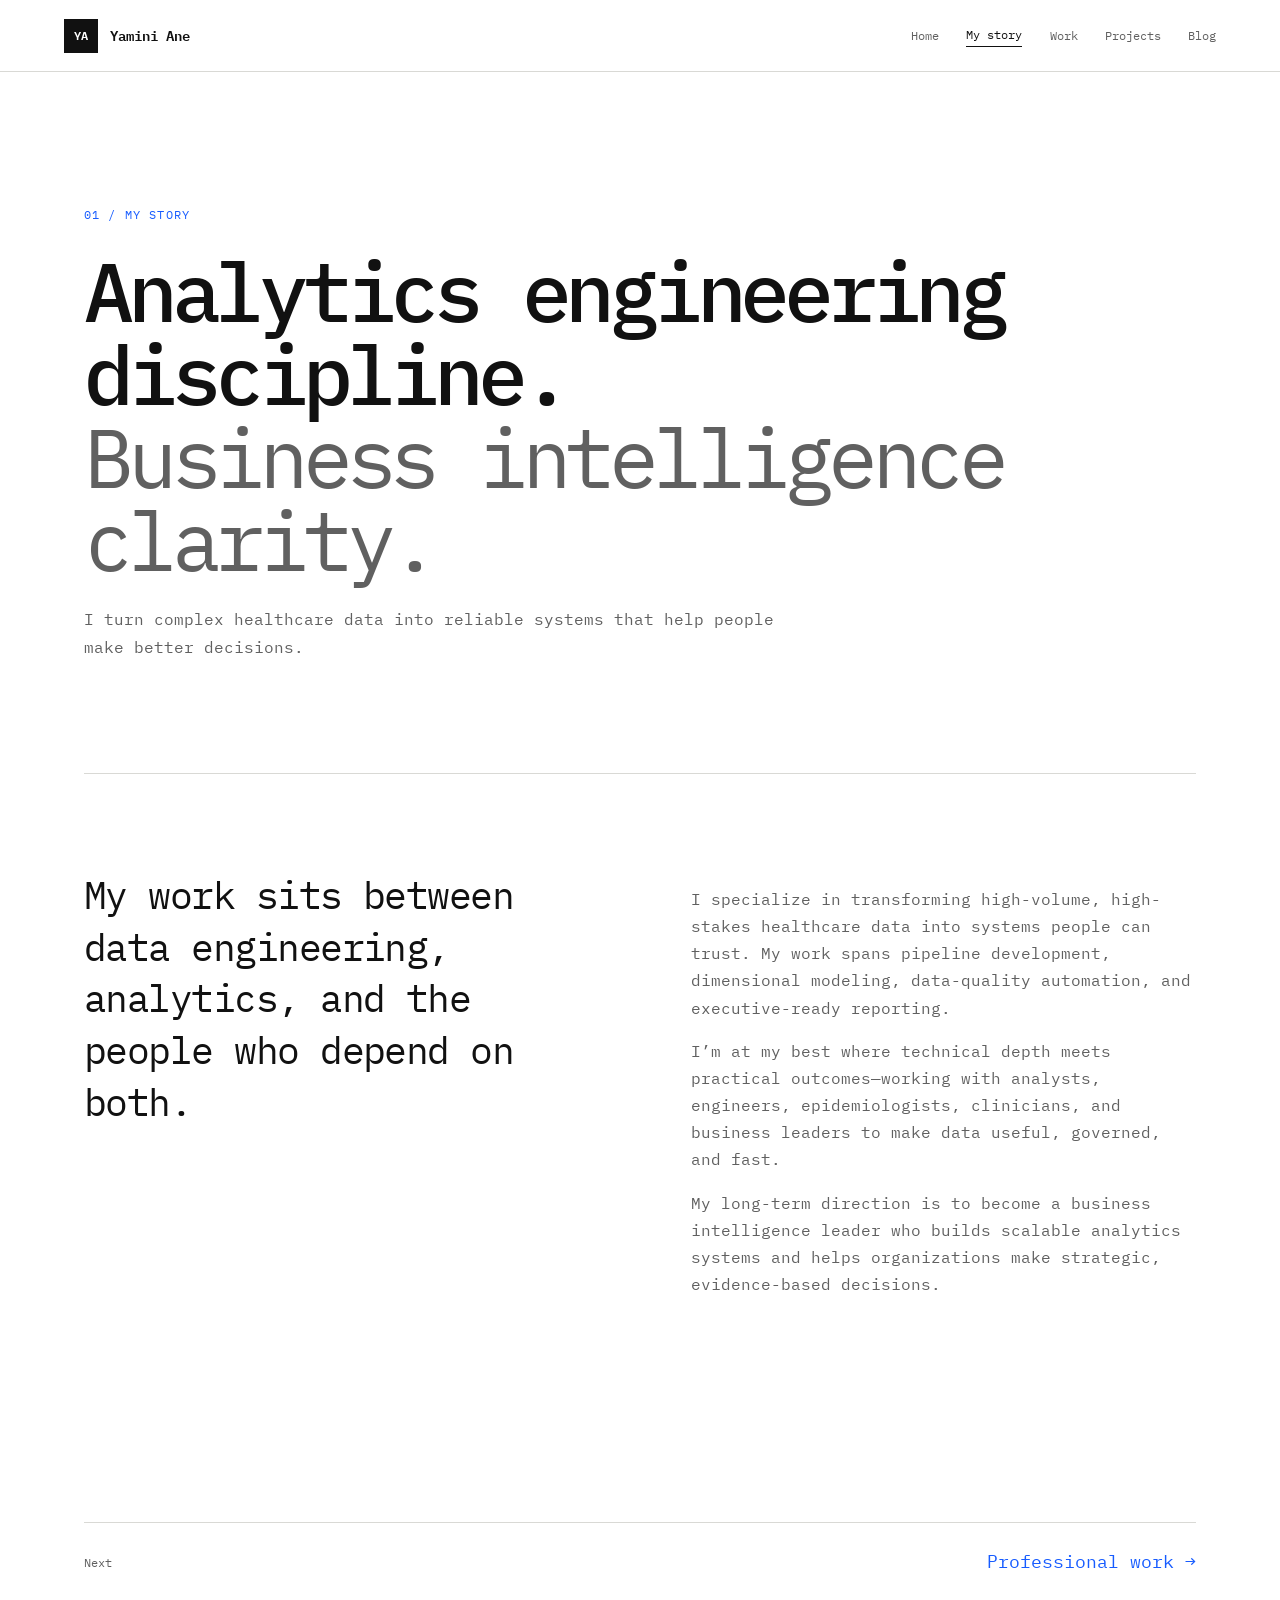
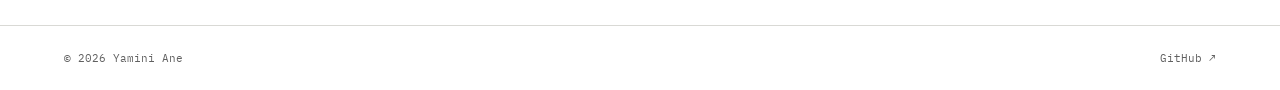
==== about.html @ 1e87246b "Expand portfolio into focused multi-page experience" ====
<!doctype html><html lang="en"><head><meta charset="UTF-8"><meta name="viewport" content="width=device-width,initial-scale=1"><meta name="description" content="About Yamini Ane and her approach to business intelligence and healthcare analytics."><title>My Story | Yamini Ane</title><link href="https://fonts.googleapis.com/css2?family=IBM+Plex+Mono:wght@400;500;600&display=swap" rel="stylesheet"><link rel="stylesheet" href="styles.css"><link rel="stylesheet" href="multipage.css"><script src="script.js" defer></script></head><body data-page="about"><a class="skip-link" href="#main">Skip to content</a><header class="site-header"><a class="brand" href="index.html"><span class="brand-mark">YA</span><span>Yamini Ane</span></a><button class="menu-button" type="button" aria-expanded="false" aria-controls="site-nav">Menu</button><nav id="site-nav"><a data-nav="home" href="index.html">Home</a><a data-nav="about" href="about.html">My story</a><a data-nav="work" href="work.html">Work</a><a data-nav="projects" href="projects.html">Projects</a><a data-nav="blog" href="blog.html">Blog</a></nav></header><main id="main" class="page"><header class="page-hero reveal"><span>01 / My story</span><h1>Analytics engineering discipline.<br><em>Business intelligence clarity.</em></h1><p>I turn complex healthcare data into reliable systems that help people make better decisions.</p></header><section class="story-grid"><div class="story-lead reveal"><p>My work sits between data engineering, analytics, and the people who depend on both.</p></div><div class="prose reveal"><p>I specialize in transforming high-volume, high-stakes healthcare data into systems people can trust. My work spans pipeline development, dimensional modeling, data-quality automation, and executive-ready reporting.</p><p>I’m at my best where technical depth meets practical outcomes—working with analysts, engineers, epidemiologists, clinicians, and business leaders to make data useful, governed, and fast.</p><p>My long-term direction is to become a business intelligence leader who builds scalable analytics systems and helps organizations make strategic, evidence-based decisions.</p></div></section><nav class="next-page"><span>Next</span><a href="work.html">Professional work →</a></nav></main><footer><span>© <span data-year></span> Yamini Ane</span><a href="https://github.com/YaminiAne">GitHub ↗</a></footer></body></html>
---- styles.css ----
:root{--bg:#fff;--surface:#f7f7f5;--ink:#111;--muted:#606060;--line:#d9d9d5;--accent:#175cff;--mono:"IBM Plex Mono",ui-monospace,SFMono-Regular,Menlo,monospace}*{box-sizing:border-box}html{scroll-behavior:smooth}body{margin:0;background:var(--bg);color:var(--ink);font:400 1rem/1.7 var(--mono);overflow-x:hidden}a{color:inherit;text-decoration:none}.skip-link{position:absolute;left:-9999px;top:1rem;background:var(--ink);color:#fff;padding:.65rem 1rem;z-index:100}.skip-link:focus{left:1rem}.site-header{height:72px;padding:0 max(5vw,24px);display:flex;align-items:center;justify-content:space-between;border-bottom:1px solid var(--line);position:sticky;top:0;background:rgba(255,255,255,.94);backdrop-filter:blur(12px);z-index:20}.brand{display:flex;gap:.75rem;align-items:center;font-weight:600;font-size:.9rem}.brand-mark{display:grid;place-items:center;width:34px;height:34px;background:var(--ink);color:#fff;font-size:.72rem}.site-header nav{display:flex;align-items:center;gap:1.7rem;font-size:.78rem}.site-header nav a{color:var(--muted)}.site-header nav a:hover{color:var(--ink)}.nav-cta{border-bottom:1px solid var(--ink);padding-bottom:2px}.menu-button{display:none;background:#fff;color:var(--ink);border:1px solid var(--line);padding:.4rem .65rem;font:inherit}.hero{min-height:650px;padding:8rem max(5vw,24px) 6rem;display:grid;grid-template-columns:1.2fr .8fr;gap:7vw;align-items:center;max-width:1440px;margin:auto}.eyebrow,.section-label,.card-number,.role-date,.tool-column>p,.certs>p{font:500 .75rem/1.4 var(--mono);letter-spacing:.08em;text-transform:uppercase;color:var(--muted)}.pulse{display:inline-block;width:7px;height:7px;background:var(--accent);margin-right:.65rem}.hero h1{font-size:clamp(3rem,6.2vw,6.4rem);line-height:1;letter-spacing:-.07em;font-weight:500;margin:1.5rem 0 2rem;max-width:900px}.hero h1 span,.closing h2 span{color:var(--accent)}.hero-text{color:var(--muted);max-width:670px;font-size:1.05rem}.hero-actions{display:flex;flex-wrap:wrap;gap:.8rem;margin-top:2.3rem}.button{display:inline-flex;align-items:center;justify-content:center;gap:.5rem;padding:.78rem 1rem;font:500 .8rem var(--mono);border:1px solid var(--ink);transition:.18s ease}.button:hover{transform:translateY(-2px)}.primary{background:var(--ink);color:#fff}.primary:hover{background:var(--accent);border-color:var(--accent)}.secondary{background:#fff}.signal-card{border:1px solid var(--line);background:#fff}.signal-head{display:flex;justify-content:space-between;padding:.9rem 1rem;border-bottom:1px solid var(--line);font-size:.7rem;color:var(--muted)}.live{color:var(--accent)}.signal-chart{padding:1.4rem 1.2rem .4rem;background-image:linear-gradient(#ececea 1px,transparent 1px),linear-gradient(90deg,#ececea 1px,transparent 1px);background-size:25% 25%;margin:1.2rem}.signal-chart svg{display:block;width:100%}.signal-chart .area{fill:rgba(23,92,255,.08)}.signal-chart .line{fill:none;stroke:var(--accent);stroke-width:2}.signal-chart circle{fill:var(--accent)}.signal-metrics{display:grid;grid-template-columns:repeat(3,1fr);border-top:1px solid var(--line)}.signal-metrics div{padding:1rem;border-right:1px solid var(--line)}.signal-metrics div:last-child{border-right:0}.signal-metrics strong{display:block;font-size:1.35rem;font-weight:600}.signal-metrics span{display:block;color:var(--muted);font-size:.68rem;line-height:1.4;margin-top:.3rem}.marquee{overflow:hidden;border-block:1px solid var(--line);white-space:nowrap;color:var(--muted);font-size:.7rem;letter-spacing:.08em;padding:.9rem}.marquee div{min-width:max-content;text-align:center}.marquee i{color:var(--accent);font-style:normal;margin:0 1.4rem}.section{padding:7.5rem max(5vw,24px);max-width:1440px;margin:auto}.section-label{display:flex;gap:1rem;align-items:center;margin-bottom:4rem}.section-label:after{content:"";height:1px;background:var(--line);flex:1}.section-label span{color:var(--accent)}.about-grid{display:grid;grid-template-columns:1.2fr .8fr;gap:8vw}.about h2{font-size:clamp(2rem,4vw,3.8rem);font-weight:500;line-height:1.15;letter-spacing:-.055em;margin:0}.about h2 em{font-weight:400;color:var(--muted);font-style:normal}.about-copy{color:var(--muted)}.about-copy p:first-child{margin-top:0}.impact{background:var(--surface);max-width:none;border-block:1px solid var(--line)}.impact>.section-label,.impact-grid,.privacy-note{max-width:1440px;margin-left:auto;margin-right:auto}.impact-grid{display:grid;grid-template-columns:1.2fr .8fr;gap:1px;background:var(--line);border:1px solid var(--line)}.impact-card{background:#fff;padding:2.2rem;min-height:330px;display:flex;flex-direction:column}.impact-card.feature{grid-row:span 2;min-height:661px;justify-content:flex-end}.metric{font-size:clamp(4rem,8vw,8rem);line-height:1;letter-spacing:-.09em;font-weight:500;margin:auto 0 2rem}.metric small{font-size:.19em;letter-spacing:0;color:var(--muted);margin-left:.3rem}.impact-card h3{font-size:1.35rem;font-weight:500;letter-spacing:-.03em;margin:.5rem 0}.impact-card p{color:var(--muted);max-width:620px}.tags{display:flex;flex-wrap:wrap;gap:.45rem;margin-top:1rem}.tags span{font-size:.68rem;border:1px solid var(--line);padding:.32rem .52rem;color:var(--muted);background:#fff}.privacy-note{font-size:.72rem;color:var(--muted);margin-top:1rem}.timeline{border-top:1px solid var(--line)}.role{display:grid;grid-template-columns:1fr 3fr;gap:2rem;padding:2.5rem 0;border-bottom:1px solid var(--line)}.role h3{font-size:1.35rem;font-weight:500;margin:0}.role .company{color:var(--accent);margin:.15rem 0 1rem}.role div:last-child>p:last-child{color:var(--muted);max-width:820px}.toolkit{background:var(--surface);max-width:none;border-block:1px solid var(--line)}.toolkit>.section-label,.tool-grid,.certs{max-width:1440px;margin-left:auto;margin-right:auto}.tool-grid{display:grid;grid-template-columns:repeat(3,1fr);border:1px solid var(--line)}.tool-column{padding:2rem;background:#fff;border-right:1px solid var(--line)}.tool-column:last-child{border:0}.tool-column>p{color:var(--accent)}.tool-column h3{font-size:1.05rem;font-weight:500;line-height:1.8}.certs{display:grid;grid-template-columns:.65fr repeat(3,1fr);align-items:center;gap:1rem;padding:1.5rem 0;border-bottom:1px solid var(--line)}.certs>p{color:var(--accent)}.certs span{font-size:.76rem}.closing{text-align:center;padding:9rem 24px}.closing h2{font-size:clamp(2.5rem,6vw,5.8rem);font-weight:500;line-height:1.05;letter-spacing:-.065em;max-width:1000px;margin:1rem auto 2.8rem}footer{display:flex;justify-content:space-between;gap:2rem;padding:1.4rem max(5vw,24px);border-top:1px solid var(--line);font-size:.7rem;color:var(--muted)}.reveal{opacity:0;transform:translateY(12px);transition:opacity .55s ease,transform .55s ease}.reveal.visible{opacity:1;transform:none}@media(prefers-reduced-motion:reduce){html{scroll-behavior:auto}.reveal{opacity:1;transform:none;transition:none}.button{transition:none}}@media(max-width:900px){.hero{grid-template-columns:1fr;padding-top:5rem}.signal-card{max-width:680px}.about-grid{grid-template-columns:1fr}.impact-grid{grid-template-columns:1fr}.impact-card.feature{grid-row:auto;min-height:460px}.tool-grid{grid-template-columns:1fr}.tool-column{border-right:0;border-bottom:1px solid var(--line)}.certs{grid-template-columns:1fr 1fr}.role{grid-template-columns:1fr}.site-header nav{position:absolute;display:none;top:72px;left:0;right:0;padding:1.3rem max(5vw,24px);background:#fff;border-bottom:1px solid var(--line);flex-direction:column;align-items:stretch;gap:1rem}.site-header nav.open{display:flex}.menu-button{display:block}}@media(max-width:560px){.hero{min-height:auto}.hero h1{font-size:3rem}.hero-actions{flex-direction:column}.signal-metrics{grid-template-columns:1fr}.signal-metrics div{border-right:0;border-bottom:1px solid var(--line)}.signal-metrics div:last-child{border:0}.section{padding-top:5rem;padding-bottom:5rem}.impact-card{padding:1.4rem}.impact-card.feature{min-height:420px}.metric{font-size:4.5rem}.certs{grid-template-columns:1fr}.certs span{padding-bottom:.8rem;border-bottom:1px solid var(--line)}footer{flex-direction:column}}
---- multipage.css ----
.site-header nav a.active{color:var(--ink);border-bottom:1px solid var(--ink)}.page{max-width:1240px;margin:auto;padding:0 max(5vw,24px)}.page-hero{padding:8rem 0 6rem;border-bottom:1px solid var(--line)}.page-hero>span{color:var(--accent);font-size:.72rem;letter-spacing:.1em;text-transform:uppercase}.page-hero h1{max-width:1040px;margin:1.4rem 0 1.5rem;font-size:clamp(3rem,6.5vw,6.6rem);line-height:1;letter-spacing:-.075em;font-weight:500}.page-hero h1 em{font-style:normal;color:var(--muted);font-weight:400}.page-hero>p{max-width:720px;color:var(--muted)}.story-grid{display:grid;grid-template-columns:1fr 1fr;gap:8vw;padding:6rem 0}.story-lead{font-size:clamp(1.6rem,3vw,2.8rem);line-height:1.35;letter-spacing:-.04em}.story-lead p{margin:0}.prose{color:var(--muted);max-width:650px}.work-list{border-top:1px solid var(--line);margin-top:5rem}.work-item{display:grid;grid-template-columns:1fr 2.4fr;gap:5vw;padding:3rem 0;border-bottom:1px solid var(--line)}.work-item>div:first-child span{color:var(--accent);font-size:.74rem}.work-item>div:first-child p{color:var(--muted);font-size:.72rem}.work-item h2{margin:0;font-size:1.65rem;font-weight:500}.work-item h3{margin:.3rem 0 1.2rem;color:var(--accent);font-size:.9rem;font-weight:400}.work-item>div:last-child>p,.work-item li{color:var(--muted)}.work-item ul{padding-left:1.2rem}.metric-grid{display:grid;grid-template-columns:1fr 1fr;gap:1px;background:var(--line);border:1px solid var(--line);margin:5rem 0}.metric-card{min-height:430px;padding:2.2rem;background:#fff;display:flex;flex-direction:column}.metric-card b{font-size:clamp(4rem,8vw,7.5rem);line-height:1;letter-spacing:-.08em;font-weight:500}.metric-card>span{font-size:.72rem;color:var(--muted)}.metric-card h2{margin:auto 0 .7rem;font-size:1.3rem;font-weight:500}.metric-card p{margin:0;color:var(--muted)}.metric-card.yellow{background:#fff4a8}.metric-card.blue{background:#cfe3ff}.metric-card.coral{background:#ffd9ce}.metric-card.green{background:#dff3dc}.tool-list{margin:5rem 0;border-top:1px solid var(--line)}.tool-list article{display:grid;grid-template-columns:70px 1fr 2fr;gap:2rem;padding:2rem 0;border-bottom:1px solid var(--line);align-items:start}.tool-list article>span{color:var(--accent);font-size:.72rem}.tool-list h2{margin:0;font-size:1.2rem;font-weight:500}.tool-list p{margin:0;color:var(--muted)}.credentials{display:grid;grid-template-columns:1fr 3fr;gap:3rem;padding:3rem;background:var(--surface);border:1px solid var(--line)}.credentials>span{color:var(--accent);font-size:.72rem;text-transform:uppercase}.credentials p{margin:0 0 1rem}.case-list{margin:5rem 0;display:grid;grid-template-columns:1fr 1fr;gap:1px;background:var(--line);border:1px solid var(--line)}.case{background:#fff;padding:2.2rem;min-height:330px;display:flex;flex-direction:column}.case:hover{background:var(--surface)}.case>span,.case div>span{color:var(--accent);font-size:.7rem}.case h2{margin:auto 0 .8rem;font-size:1.55rem;font-weight:500}.case p{color:var(--muted)}.case small{margin-top:1rem;color:var(--accent)}.case.featured{grid-column:1/-1;display:grid;grid-template-columns:1.15fr .85fr;gap:3rem}.case.featured .case-image{min-height:360px}.case.featured img{width:100%;height:100%;object-fit:cover;filter:grayscale(1);border:1px solid var(--line)}.case.featured>div:last-child{display:flex;flex-direction:column}.blog-intro{display:grid;grid-template-columns:1fr 1fr;gap:5vw;margin:5rem 0;padding:3rem;background:#fff4a8;border:1px solid var(--line)}.blog-intro span{font-size:.7rem;color:var(--muted)}.blog-intro h2{font-size:2rem;font-weight:500;margin:1rem 0}.blog-intro>p{color:var(--muted)}.topic-grid{display:grid;grid-template-columns:repeat(3,1fr);gap:1px;background:var(--line);border:1px solid var(--line)}.topic-grid article{background:#fff;padding:2rem;min-height:260px}.topic-grid span{color:var(--accent);font-size:.7rem}.topic-grid h3{margin:4rem 0 1rem;font-size:1.15rem;font-weight:500}.topic-grid p{color:var(--muted)}.next-page{margin:7rem 0 3rem;padding-top:1.5rem;border-top:1px solid var(--line);display:flex;justify-content:space-between;align-items:center}.next-page span{color:var(--muted);font-size:.72rem}.next-page a{font-size:1.1rem;color:var(--accent)}.home-index{max-width:1240px;margin:0 auto;padding:6rem max(5vw,24px);border-top:1px solid var(--line)}.home-index>p{color:var(--muted);font-size:.72rem;text-transform:uppercase}.home-index>div{border-top:1px solid var(--line)}.home-index a{display:flex;justify-content:space-between;padding:1.2rem 0;border-bottom:1px solid var(--line);font-size:1.05rem}.home-index a:hover{color:var(--accent)}.home-index a span{font-size:.7rem;color:var(--muted)}@media(max-width:760px){.page-hero{padding:5rem 0 4rem}.story-grid,.work-item,.credentials,.blog-intro{grid-template-columns:1fr}.metric-grid,.case-list,.topic-grid{grid-template-columns:1fr}.tool-list article{grid-template-columns:38px 1fr}.tool-list article p{grid-column:2}.case.featured{grid-column:auto;grid-template-columns:1fr}.case.featured .case-image{min-height:230px}.next-page{margin-top:5rem}}
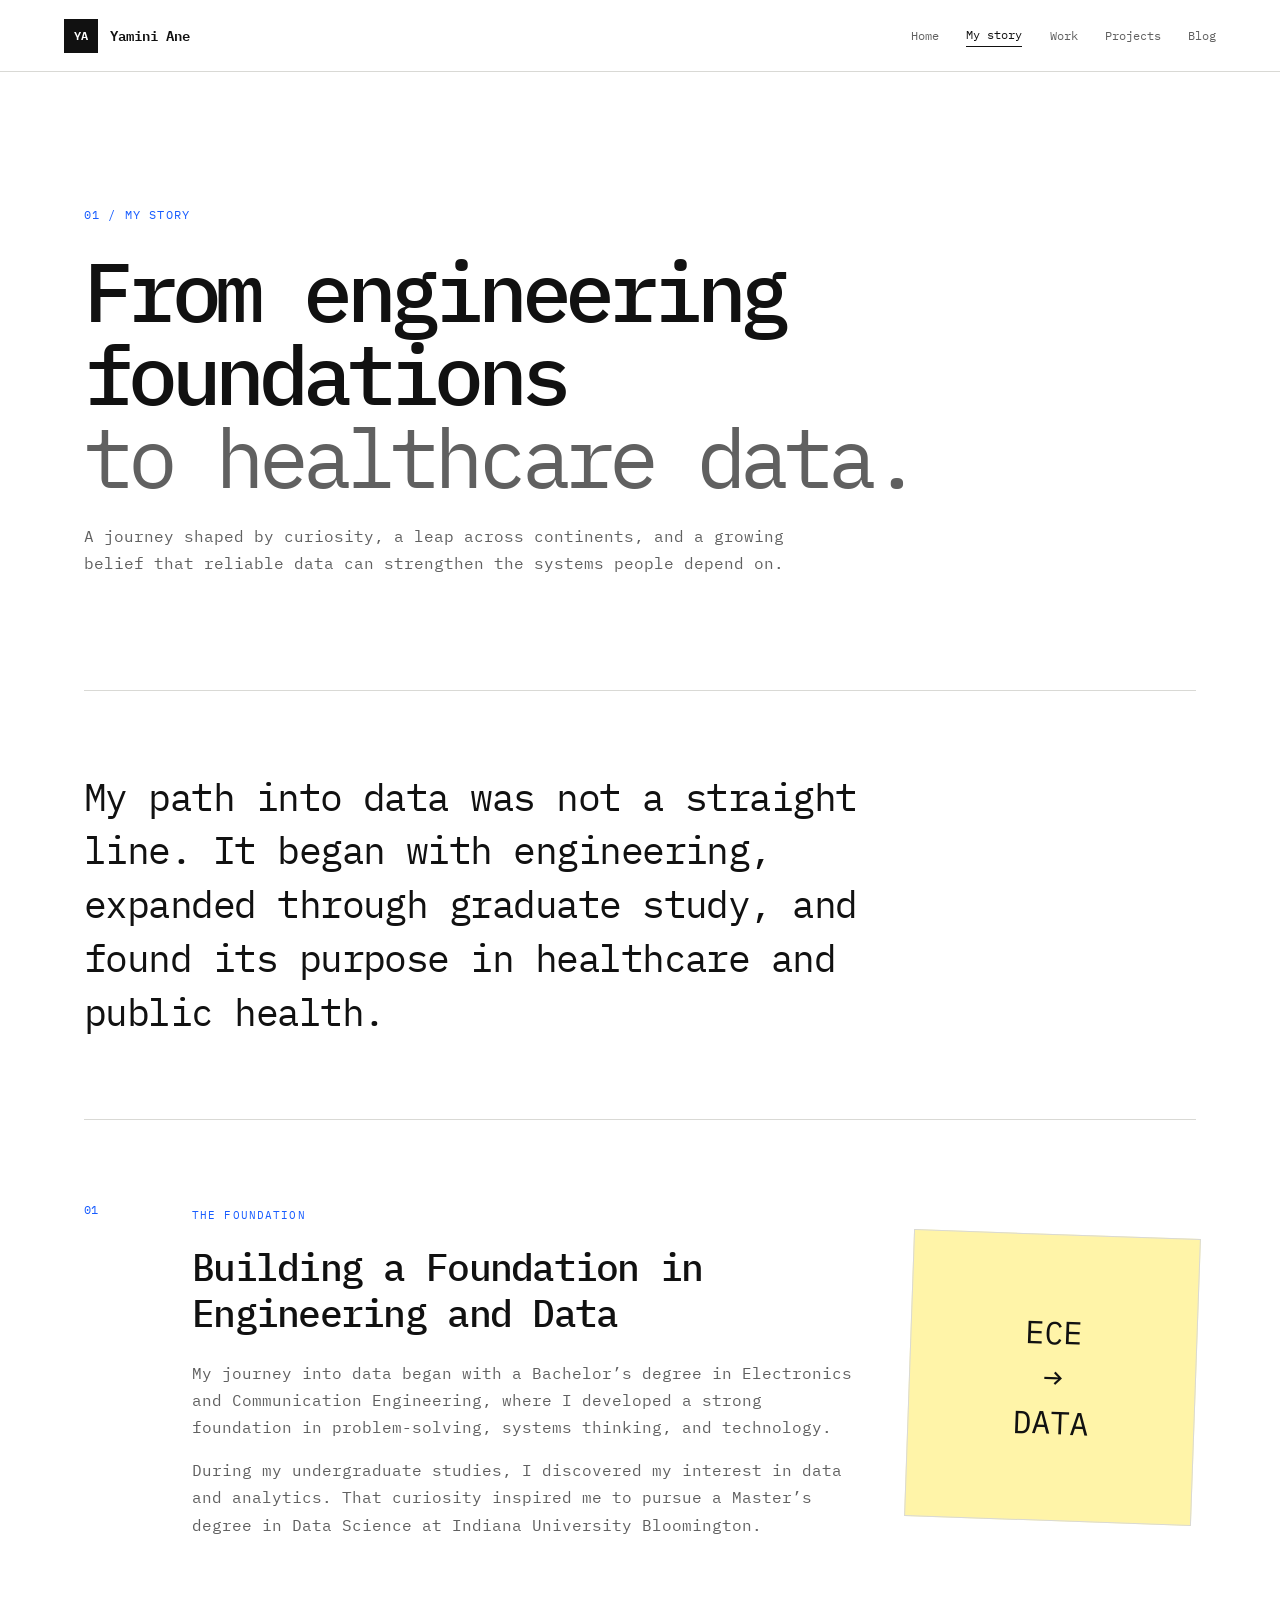
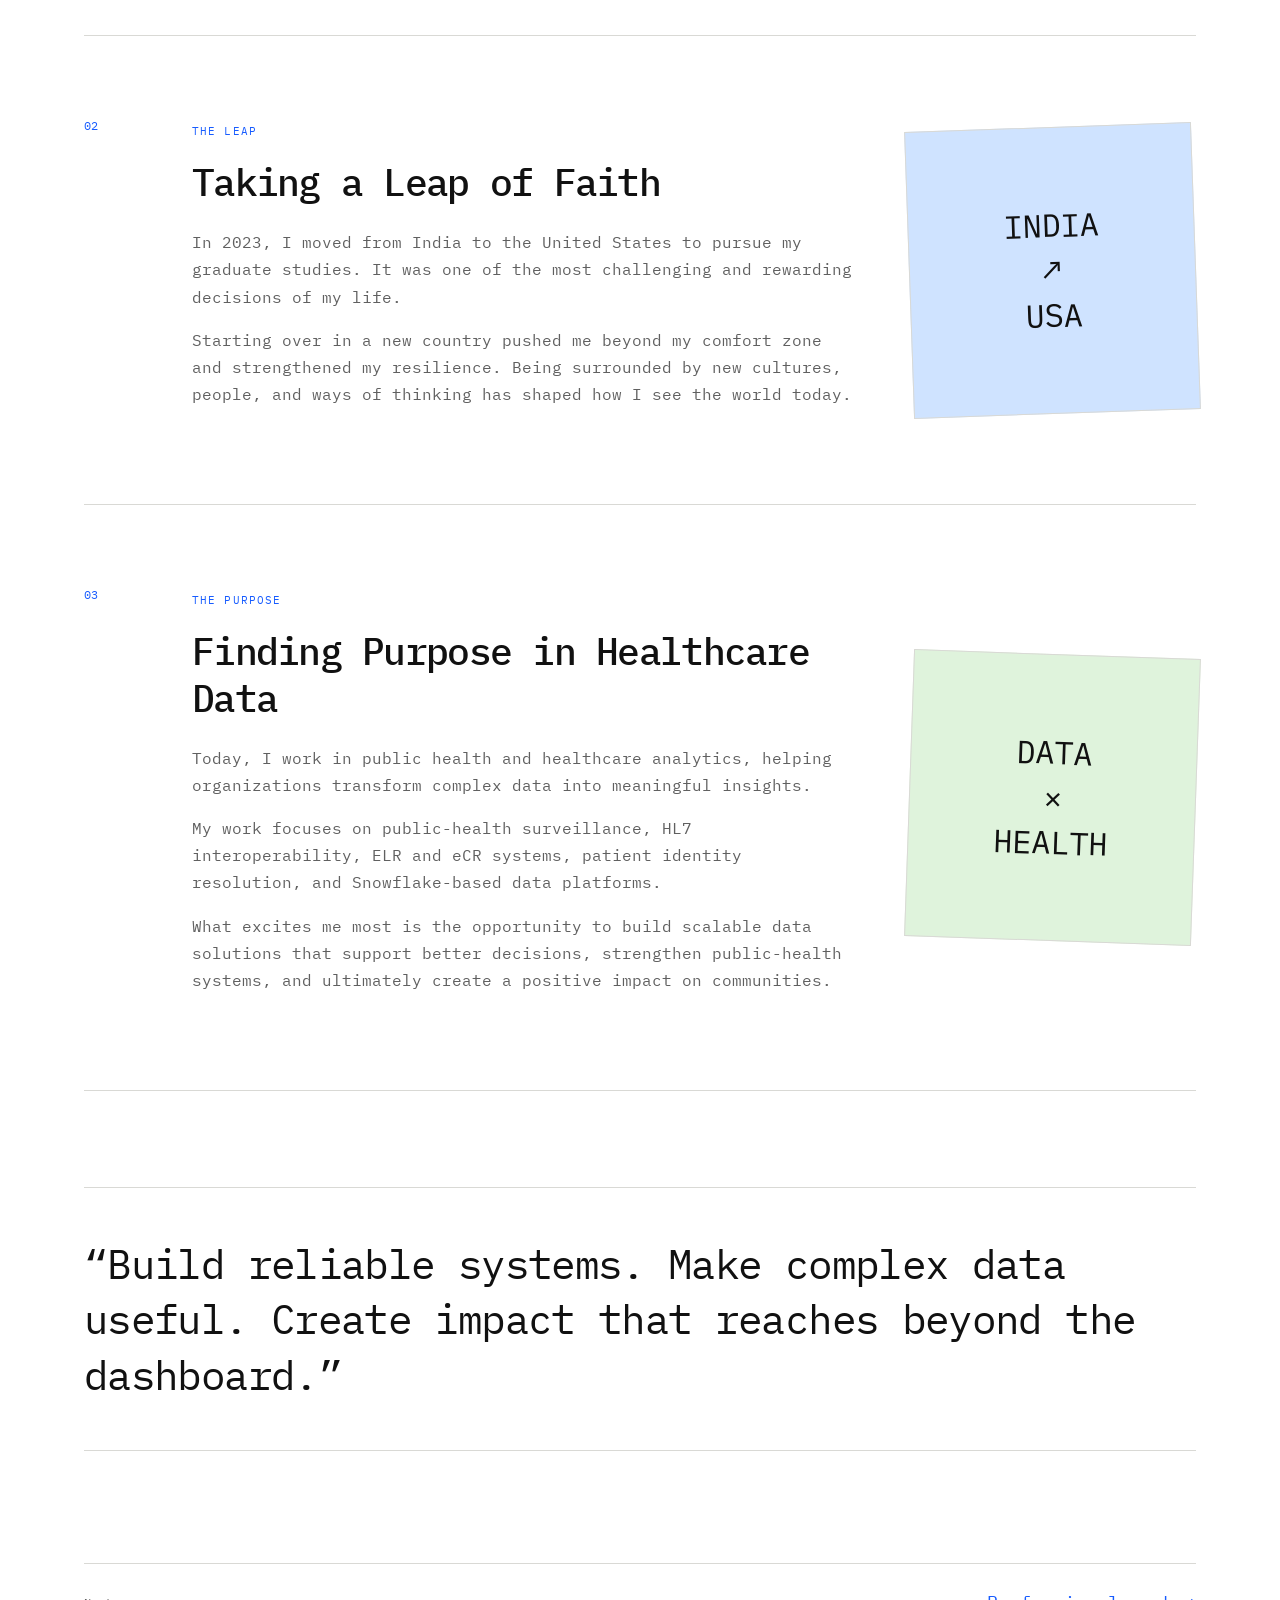
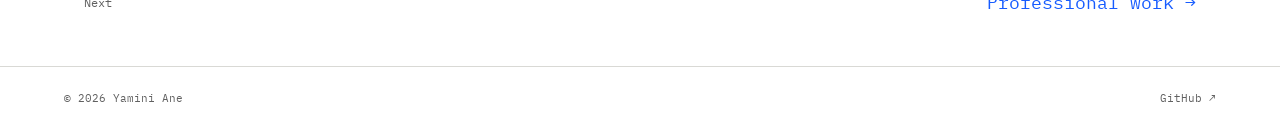
==== commit 34aeed7e: "Tell personal journey on My Story page" ====
--- a/about.html
+++ b/about.html
@@ -1 +1 @@
-<!doctype html><html lang="en"><head><meta charset="UTF-8"><meta name="viewport" content="width=device-width,initial-scale=1"><meta name="description" content="About Yamini Ane and her approach to business intelligence and healthcare analytics."><title>My Story | Yamini Ane</title><link href="https://fonts.googleapis.com/css2?family=IBM+Plex+Mono:wght@400;500;600&display=swap" rel="stylesheet"><link rel="stylesheet" href="styles.css"><link rel="stylesheet" href="multipage.css"><script src="script.js" defer></script></head><body data-page="about"><a class="skip-link" href="#main">Skip to content</a><header class="site-header"><a class="brand" href="index.html"><span class="brand-mark">YA</span><span>Yamini Ane</span></a><button class="menu-button" type="button" aria-expanded="false" aria-controls="site-nav">Menu</button><nav id="site-nav"><a data-nav="home" href="index.html">Home</a><a data-nav="about" href="about.html">My story</a><a data-nav="work" href="work.html">Work</a><a data-nav="projects" href="projects.html">Projects</a><a data-nav="blog" href="blog.html">Blog</a></nav></header><main id="main" class="page"><header class="page-hero reveal"><span>01 / My story</span><h1>Analytics engineering discipline.<br><em>Business intelligence clarity.</em></h1><p>I turn complex healthcare data into reliable systems that help people make better decisions.</p></header><section class="story-grid"><div class="story-lead reveal"><p>My work sits between data engineering, analytics, and the people who depend on both.</p></div><div class="prose reveal"><p>I specialize in transforming high-volume, high-stakes healthcare data into systems people can trust. My work spans pipeline development, dimensional modeling, data-quality automation, and executive-ready reporting.</p><p>I’m at my best where technical depth meets practical outcomes—working with analysts, engineers, epidemiologists, clinicians, and business leaders to make data useful, governed, and fast.</p><p>My long-term direction is to become a business intelligence leader who builds scalable analytics systems and helps organizations make strategic, evidence-based decisions.</p></div></section><nav class="next-page"><span>Next</span><a href="work.html">Professional work →</a></nav></main><footer><span>© <span data-year></span> Yamini Ane</span><a href="https://github.com/YaminiAne">GitHub ↗</a></footer></body></html>
+<!doctype html><html lang="en"><head><meta charset="UTF-8"><meta name="viewport" content="width=device-width,initial-scale=1"><meta name="description" content="The story of Yamini Ane—from engineering in India to healthcare data in the United States."><title>My Story | Yamini Ane</title><link href="https://fonts.googleapis.com/css2?family=IBM+Plex+Mono:wght@400;500;600&display=swap" rel="stylesheet"><link rel="stylesheet" href="styles.css"><link rel="stylesheet" href="multipage.css"><script src="script.js" defer></script></head><body data-page="about"><a class="skip-link" href="#main">Skip to content</a><header class="site-header"><a class="brand" href="index.html"><span class="brand-mark">YA</span><span>Yamini Ane</span></a><button class="menu-button" type="button" aria-expanded="false" aria-controls="site-nav">Menu</button><nav id="site-nav"><a data-nav="home" href="index.html">Home</a><a data-nav="about" href="about.html">My story</a><a data-nav="work" href="work.html">Work</a><a data-nav="projects" href="projects.html">Projects</a><a data-nav="blog" href="blog.html">Blog</a></nav></header><main id="main" class="page"><header class="page-hero reveal"><span>01 / My story</span><h1>From engineering foundations<br><em>to healthcare data.</em></h1><p>A journey shaped by curiosity, a leap across continents, and a growing belief that reliable data can strengthen the systems people depend on.</p></header><section class="story-intro reveal"><p>My path into data was not a straight line. It began with engineering, expanded through graduate study, and found its purpose in healthcare and public health.</p></section><section class="story-chapters"><article class="story-chapter reveal"><div class="chapter-no">01</div><div class="chapter-copy"><span>THE FOUNDATION</span><h2>Building a Foundation in Engineering and Data</h2><p>My journey into data began with a Bachelor’s degree in Electronics and Communication Engineering, where I developed a strong foundation in problem-solving, systems thinking, and technology.</p><p>During my undergraduate studies, I discovered my interest in data and analytics. That curiosity inspired me to pursue a Master’s degree in Data Science at Indiana University Bloomington.</p></div><div class="chapter-mark yellow">ECE<br>→<br>DATA</div></article><article class="story-chapter reveal"><div class="chapter-no">02</div><div class="chapter-copy"><span>THE LEAP</span><h2>Taking a Leap of Faith</h2><p>In 2023, I moved from India to the United States to pursue my graduate studies. It was one of the most challenging and rewarding decisions of my life.</p><p>Starting over in a new country pushed me beyond my comfort zone and strengthened my resilience. Being surrounded by new cultures, people, and ways of thinking has shaped how I see the world today.</p></div><div class="chapter-mark blue">INDIA<br>↗<br>USA</div></article><article class="story-chapter reveal"><div class="chapter-no">03</div><div class="chapter-copy"><span>THE PURPOSE</span><h2>Finding Purpose in Healthcare Data</h2><p>Today, I work in public health and healthcare analytics, helping organizations transform complex data into meaningful insights.</p><p>My work focuses on public-health surveillance, HL7 interoperability, ELR and eCR systems, patient identity resolution, and Snowflake-based data platforms.</p><p>What excites me most is the opportunity to build scalable data solutions that support better decisions, strengthen public-health systems, and ultimately create a positive impact on communities.</p></div><div class="chapter-mark green">DATA<br>×<br>HEALTH</div></article></section><blockquote class="story-quote reveal">“Build reliable systems. Make complex data useful. Create impact that reaches beyond the dashboard.”</blockquote><nav class="next-page"><span>Next</span><a href="work.html">Professional work →</a></nav></main><footer><span>© <span data-year></span> Yamini Ane</span><a href="https://github.com/YaminiAne">GitHub ↗</a></footer></body></html>
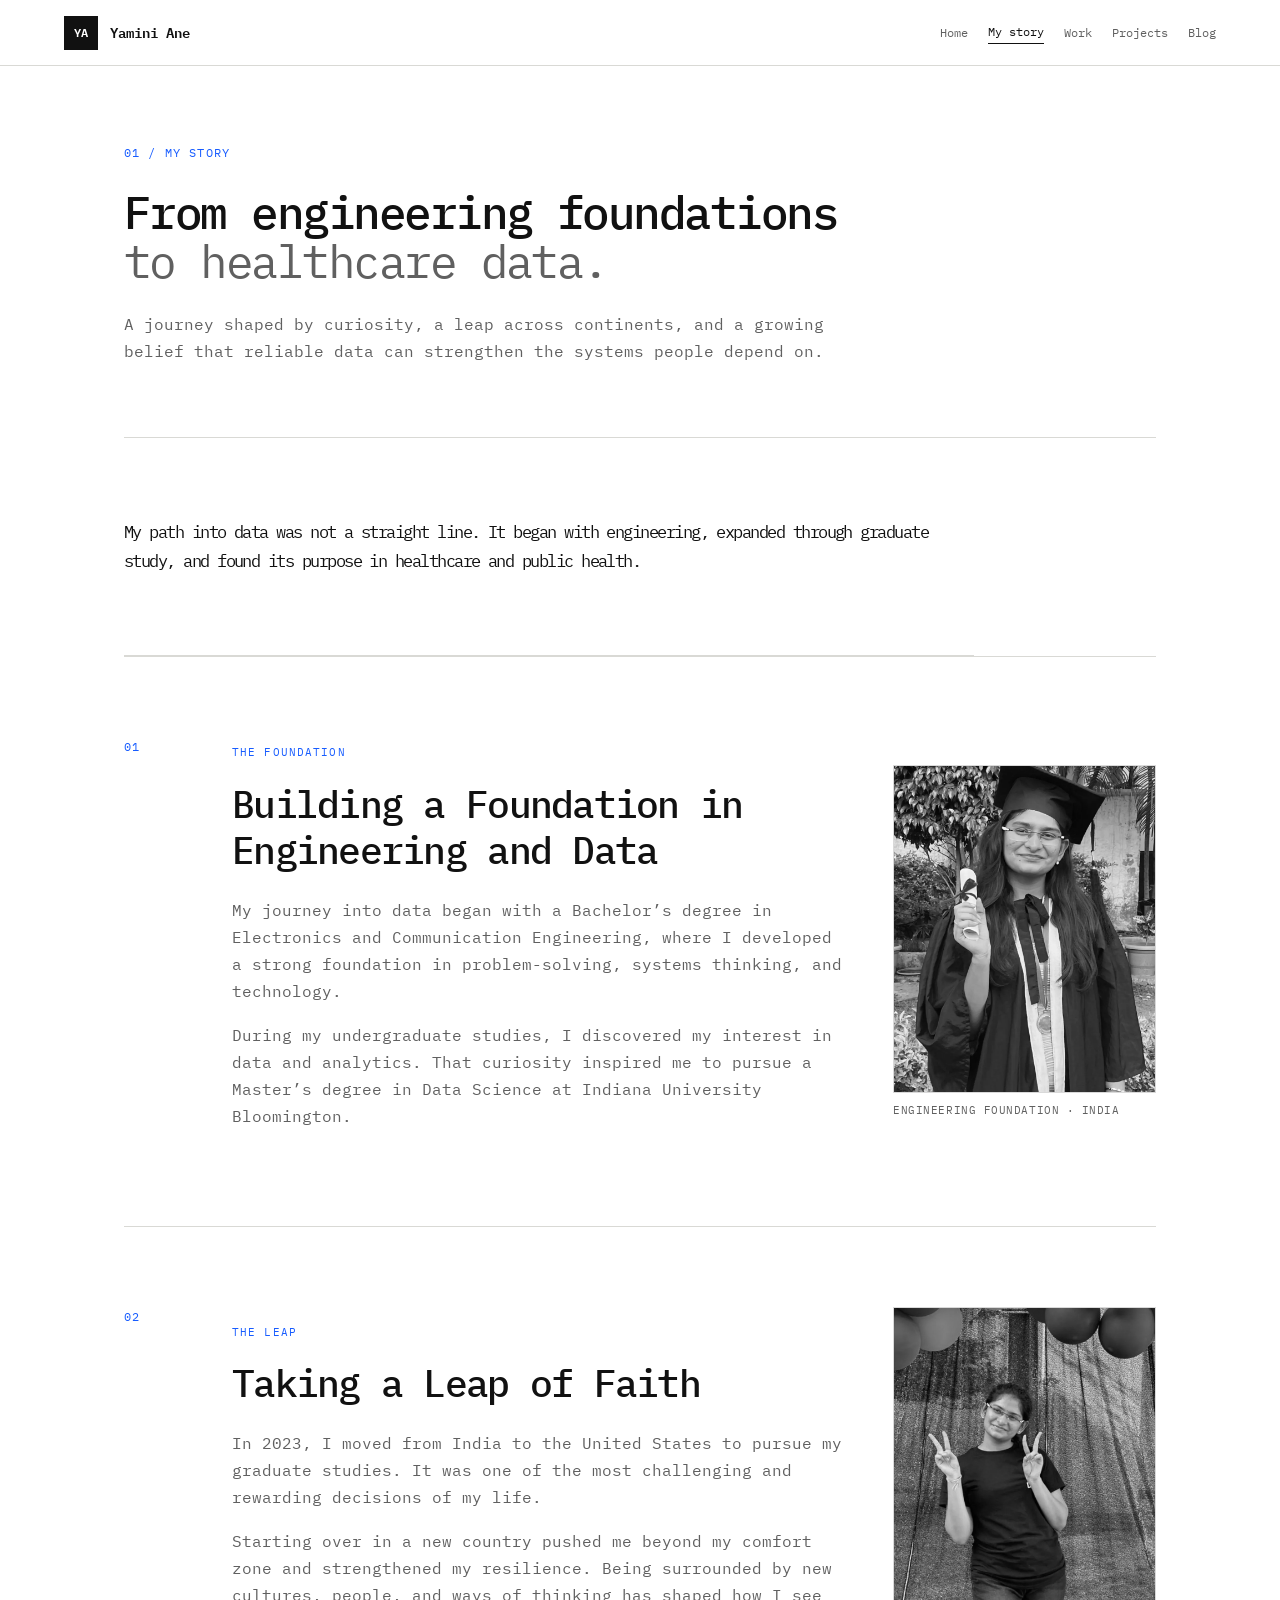
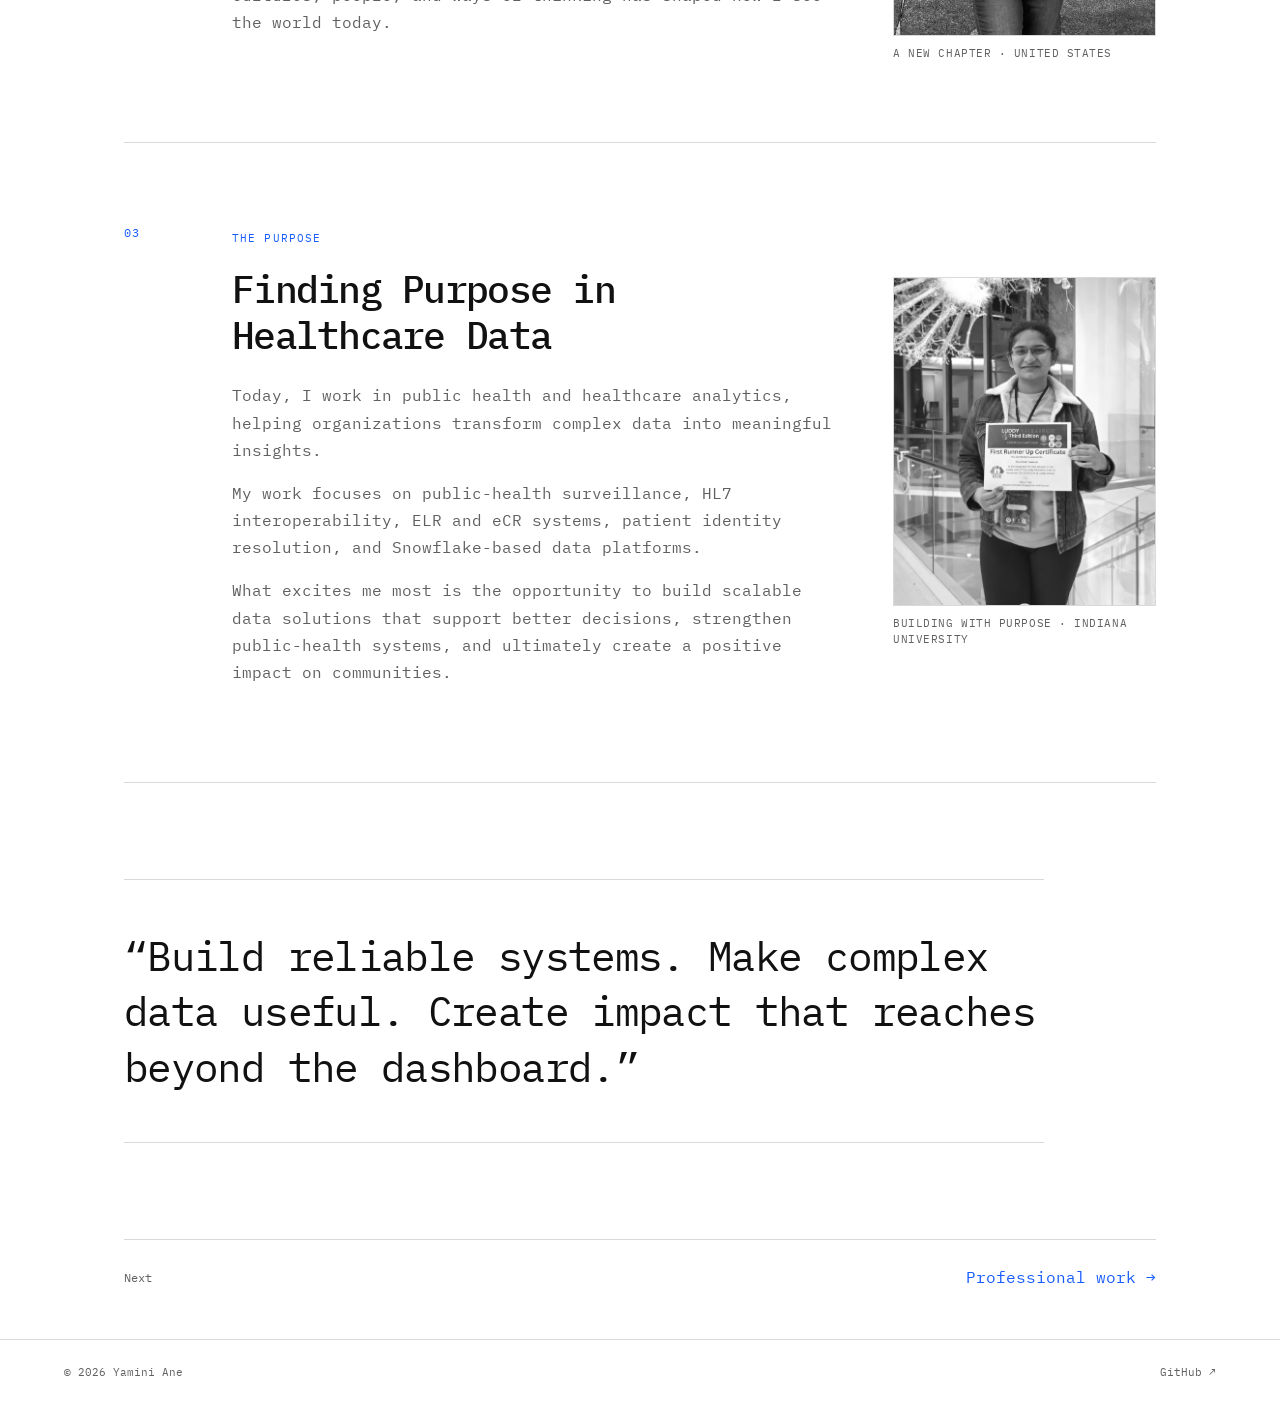
==== commit 5bc02f57: "Add personal images to story chapters" ====
--- a/about.html
+++ b/about.html
@@ -1 +1 @@
-<!doctype html><html lang="en"><head><meta charset="UTF-8"><meta name="viewport" content="width=device-width,initial-scale=1"><meta name="description" content="The story of Yamini Ane—from engineering in India to healthcare data in the United States."><title>My Story | Yamini Ane</title><link href="https://fonts.googleapis.com/css2?family=IBM+Plex+Mono:wght@400;500;600&display=swap" rel="stylesheet"><link rel="stylesheet" href="styles.css"><link rel="stylesheet" href="multipage.css"><script src="script.js" defer></script></head><body data-page="about"><a class="skip-link" href="#main">Skip to content</a><header class="site-header"><a class="brand" href="index.html"><span class="brand-mark">YA</span><span>Yamini Ane</span></a><button class="menu-button" type="button" aria-expanded="false" aria-controls="site-nav">Menu</button><nav id="site-nav"><a data-nav="home" href="index.html">Home</a><a data-nav="about" href="about.html">My story</a><a data-nav="work" href="work.html">Work</a><a data-nav="projects" href="projects.html">Projects</a><a data-nav="blog" href="blog.html">Blog</a></nav></header><main id="main" class="page"><header class="page-hero reveal"><span>01 / My story</span><h1>From engineering foundations<br><em>to healthcare data.</em></h1><p>A journey shaped by curiosity, a leap across continents, and a growing belief that reliable data can strengthen the systems people depend on.</p></header><section class="story-intro reveal"><p>My path into data was not a straight line. It began with engineering, expanded through graduate study, and found its purpose in healthcare and public health.</p></section><section class="story-chapters"><article class="story-chapter reveal"><div class="chapter-no">01</div><div class="chapter-copy"><span>THE FOUNDATION</span><h2>Building a Foundation in Engineering and Data</h2><p>My journey into data began with a Bachelor’s degree in Electronics and Communication Engineering, where I developed a strong foundation in problem-solving, systems thinking, and technology.</p><p>During my undergraduate studies, I discovered my interest in data and analytics. That curiosity inspired me to pursue a Master’s degree in Data Science at Indiana University Bloomington.</p></div><div class="chapter-mark yellow">ECE<br>→<br>DATA</div></article><article class="story-chapter reveal"><div class="chapter-no">02</div><div class="chapter-copy"><span>THE LEAP</span><h2>Taking a Leap of Faith</h2><p>In 2023, I moved from India to the United States to pursue my graduate studies. It was one of the most challenging and rewarding decisions of my life.</p><p>Starting over in a new country pushed me beyond my comfort zone and strengthened my resilience. Being surrounded by new cultures, people, and ways of thinking has shaped how I see the world today.</p></div><div class="chapter-mark blue">INDIA<br>↗<br>USA</div></article><article class="story-chapter reveal"><div class="chapter-no">03</div><div class="chapter-copy"><span>THE PURPOSE</span><h2>Finding Purpose in Healthcare Data</h2><p>Today, I work in public health and healthcare analytics, helping organizations transform complex data into meaningful insights.</p><p>My work focuses on public-health surveillance, HL7 interoperability, ELR and eCR systems, patient identity resolution, and Snowflake-based data platforms.</p><p>What excites me most is the opportunity to build scalable data solutions that support better decisions, strengthen public-health systems, and ultimately create a positive impact on communities.</p></div><div class="chapter-mark green">DATA<br>×<br>HEALTH</div></article></section><blockquote class="story-quote reveal">“Build reliable systems. Make complex data useful. Create impact that reaches beyond the dashboard.”</blockquote><nav class="next-page"><span>Next</span><a href="work.html">Professional work →</a></nav></main><footer><span>© <span data-year></span> Yamini Ane</span><a href="https://github.com/YaminiAne">GitHub ↗</a></footer></body></html>
+<!doctype html><html lang="en"><head><meta charset="UTF-8"><meta name="viewport" content="width=device-width,initial-scale=1"><meta name="description" content="The story of Yamini Ane—from engineering in India to healthcare data in the United States."><title>My Story | Yamini Ane</title><link href="https://fonts.googleapis.com/css2?family=IBM+Plex+Mono:wght@400;500;600&display=swap" rel="stylesheet"><link rel="stylesheet" href="styles.css"><link rel="stylesheet" href="multipage.css"><script src="script.js" defer></script></head><body data-page="about"><a class="skip-link" href="#main">Skip to content</a><header class="site-header"><a class="brand" href="index.html"><span class="brand-mark">YA</span><span>Yamini Ane</span></a><button class="menu-button" type="button" aria-expanded="false" aria-controls="site-nav">Menu</button><nav id="site-nav"><a data-nav="home" href="index.html">Home</a><a data-nav="about" href="about.html">My story</a><a data-nav="work" href="work.html">Work</a><a data-nav="projects" href="projects.html">Projects</a><a data-nav="blog" href="blog.html">Blog</a></nav></header><main id="main" class="page"><header class="page-hero reveal"><span>01 / My story</span><h1>From engineering foundations<br><em>to healthcare data.</em></h1><p>A journey shaped by curiosity, a leap across continents, and a growing belief that reliable data can strengthen the systems people depend on.</p></header><section class="story-intro reveal"><p>My path into data was not a straight line. It began with engineering, expanded through graduate study, and found its purpose in healthcare and public health.</p></section><section class="story-chapters"><article class="story-chapter reveal"><div class="chapter-no">01</div><div class="chapter-copy"><span>THE FOUNDATION</span><h2>Building a Foundation in Engineering and Data</h2><p>My journey into data began with a Bachelor’s degree in Electronics and Communication Engineering, where I developed a strong foundation in problem-solving, systems thinking, and technology.</p><p>During my undergraduate studies, I discovered my interest in data and analytics. That curiosity inspired me to pursue a Master’s degree in Data Science at Indiana University Bloomington.</p></div><figure class="chapter-photo"><img src="assets/story-foundation.webp" alt="Yamini celebrating her undergraduate graduation in engineering" loading="lazy"><figcaption>Engineering foundation · India</figcaption></figure></article><article class="story-chapter reveal"><div class="chapter-no">02</div><div class="chapter-copy"><span>THE LEAP</span><h2>Taking a Leap of Faith</h2><p>In 2023, I moved from India to the United States to pursue my graduate studies. It was one of the most challenging and rewarding decisions of my life.</p><p>Starting over in a new country pushed me beyond my comfort zone and strengthened my resilience. Being surrounded by new cultures, people, and ways of thinking has shaped how I see the world today.</p></div><figure class="chapter-photo"><img src="assets/story-leap.webp" alt="Yamini during her graduate-school journey after moving to the United States" loading="lazy"><figcaption>A new chapter · United States</figcaption></figure></article><article class="story-chapter reveal"><div class="chapter-no">03</div><div class="chapter-copy"><span>THE PURPOSE</span><h2>Finding Purpose in Healthcare Data</h2><p>Today, I work in public health and healthcare analytics, helping organizations transform complex data into meaningful insights.</p><p>My work focuses on public-health surveillance, HL7 interoperability, ELR and eCR systems, patient identity resolution, and Snowflake-based data platforms.</p><p>What excites me most is the opportunity to build scalable data solutions that support better decisions, strengthen public-health systems, and ultimately create a positive impact on communities.</p></div><figure class="chapter-photo"><img src="assets/story-purpose.webp" alt="Yamini holding a first runner-up certificate at the Luddy Hackathon" loading="lazy"><figcaption>Building with purpose · Indiana University</figcaption></figure></article></section><blockquote class="story-quote reveal">“Build reliable systems. Make complex data useful. Create impact that reaches beyond the dashboard.”</blockquote><nav class="next-page"><span>Next</span><a href="work.html">Professional work →</a></nav></main><footer><span>© <span data-year></span> Yamini Ane</span><a href="https://github.com/YaminiAne">GitHub ↗</a></footer></body></html>
--- a/multipage.css
+++ b/multipage.css
@@ -1 +1,17 @@
 .site-header nav a.active{color:var(--ink);border-bottom:1px solid var(--ink)}.page{max-width:1240px;margin:auto;padding:0 max(5vw,24px)}.page-hero{padding:8rem 0 6rem;border-bottom:1px solid var(--line)}.page-hero>span{color:var(--accent);font-size:.72rem;letter-spacing:.1em;text-transform:uppercase}.page-hero h1{max-width:1040px;margin:1.4rem 0 1.5rem;font-size:clamp(3rem,6.5vw,6.6rem);line-height:1;letter-spacing:-.075em;font-weight:500}.page-hero h1 em{font-style:normal;color:var(--muted);font-weight:400}.page-hero>p{max-width:720px;color:var(--muted)}.story-grid{display:grid;grid-template-columns:1fr 1fr;gap:8vw;padding:6rem 0}.story-lead{font-size:clamp(1.6rem,3vw,2.8rem);line-height:1.35;letter-spacing:-.04em}.story-lead p{margin:0}.prose{color:var(--muted);max-width:650px}.work-list{border-top:1px solid var(--line);margin-top:5rem}.work-item{display:grid;grid-template-columns:1fr 2.4fr;gap:5vw;padding:3rem 0;border-bottom:1px solid var(--line)}.work-item>div:first-child span{color:var(--accent);font-size:.74rem}.work-item>div:first-child p{color:var(--muted);font-size:.72rem}.work-item h2{margin:0;font-size:1.65rem;font-weight:500}.work-item h3{margin:.3rem 0 1.2rem;color:var(--accent);font-size:.9rem;font-weight:400}.work-item>div:last-child>p,.work-item li{color:var(--muted)}.work-item ul{padding-left:1.2rem}.metric-grid{display:grid;grid-template-columns:1fr 1fr;gap:1px;background:var(--line);border:1px solid var(--line);margin:5rem 0}.metric-card{min-height:430px;padding:2.2rem;background:#fff;display:flex;flex-direction:column}.metric-card b{font-size:clamp(4rem,8vw,7.5rem);line-height:1;letter-spacing:-.08em;font-weight:500}.metric-card>span{font-size:.72rem;color:var(--muted)}.metric-card h2{margin:auto 0 .7rem;font-size:1.3rem;font-weight:500}.metric-card p{margin:0;color:var(--muted)}.metric-card.yellow{background:#fff4a8}.metric-card.blue{background:#cfe3ff}.metric-card.coral{background:#ffd9ce}.metric-card.green{background:#dff3dc}.tool-list{margin:5rem 0;border-top:1px solid var(--line)}.tool-list article{display:grid;grid-template-columns:70px 1fr 2fr;gap:2rem;padding:2rem 0;border-bottom:1px solid var(--line);align-items:start}.tool-list article>span{color:var(--accent);font-size:.72rem}.tool-list h2{margin:0;font-size:1.2rem;font-weight:500}.tool-list p{margin:0;color:var(--muted)}.credentials{display:grid;grid-template-columns:1fr 3fr;gap:3rem;padding:3rem;background:var(--surface);border:1px solid var(--line)}.credentials>span{color:var(--accent);font-size:.72rem;text-transform:uppercase}.credentials p{margin:0 0 1rem}.case-list{margin:5rem 0;display:grid;grid-template-columns:1fr 1fr;gap:1px;background:var(--line);border:1px solid var(--line)}.case{background:#fff;padding:2.2rem;min-height:330px;display:flex;flex-direction:column}.case:hover{background:var(--surface)}.case>span,.case div>span{color:var(--accent);font-size:.7rem}.case h2{margin:auto 0 .8rem;font-size:1.55rem;font-weight:500}.case p{color:var(--muted)}.case small{margin-top:1rem;color:var(--accent)}.case.featured{grid-column:1/-1;display:grid;grid-template-columns:1.15fr .85fr;gap:3rem}.case.featured .case-image{min-height:360px}.case.featured img{width:100%;height:100%;object-fit:cover;filter:grayscale(1);border:1px solid var(--line)}.case.featured>div:last-child{display:flex;flex-direction:column}.blog-intro{display:grid;grid-template-columns:1fr 1fr;gap:5vw;margin:5rem 0;padding:3rem;background:#fff4a8;border:1px solid var(--line)}.blog-intro span{font-size:.7rem;color:var(--muted)}.blog-intro h2{font-size:2rem;font-weight:500;margin:1rem 0}.blog-intro>p{color:var(--muted)}.topic-grid{display:grid;grid-template-columns:repeat(3,1fr);gap:1px;background:var(--line);border:1px solid var(--line)}.topic-grid article{background:#fff;padding:2rem;min-height:260px}.topic-grid span{color:var(--accent);font-size:.7rem}.topic-grid h3{margin:4rem 0 1rem;font-size:1.15rem;font-weight:500}.topic-grid p{color:var(--muted)}.next-page{margin:7rem 0 3rem;padding-top:1.5rem;border-top:1px solid var(--line);display:flex;justify-content:space-between;align-items:center}.next-page span{color:var(--muted);font-size:.72rem}.next-page a{font-size:1.1rem;color:var(--accent)}.home-index{max-width:1240px;margin:0 auto;padding:6rem max(5vw,24px);border-top:1px solid var(--line)}.home-index>p{color:var(--muted);font-size:.72rem;text-transform:uppercase}.home-index>div{border-top:1px solid var(--line)}.home-index a{display:flex;justify-content:space-between;padding:1.2rem 0;border-bottom:1px solid var(--line);font-size:1.05rem}.home-index a:hover{color:var(--accent)}.home-index a span{font-size:.7rem;color:var(--muted)}@media(max-width:760px){.page-hero{padding:5rem 0 4rem}.story-grid,.work-item,.credentials,.blog-intro{grid-template-columns:1fr}.metric-grid,.case-list,.topic-grid{grid-template-columns:1fr}.tool-list article{grid-template-columns:38px 1fr}.tool-list article p{grid-column:2}.case.featured{grid-column:auto;grid-template-columns:1fr}.case.featured .case-image{min-height:230px}.next-page{margin-top:5rem}}
+
+.story-intro{max-width:880px;padding:3.25rem 0;border-bottom:1px solid var(--line)}
+.story-intro p{margin:0;font-size:1.08rem;line-height:1.65}
+.story-chapters{border-bottom:1px solid var(--line)}
+.story-chapter{display:grid;grid-template-columns:56px minmax(0,1fr) minmax(250px,360px);gap:clamp(1.5rem,4vw,4rem);align-items:start;padding:4rem 0;border-bottom:1px solid var(--line)}
+.story-chapter:last-child{border-bottom:0}
+.chapter-no,.chapter-copy>span{font-size:.72rem;color:var(--accent);letter-spacing:.08em}
+.chapter-copy h2{margin:.7rem 0 1.25rem;font-size:clamp(1.65rem,2.6vw,2.45rem);line-height:1.2;letter-spacing:-.045em;font-weight:500}
+.chapter-copy p{color:var(--muted);max-width:690px}
+.chapter-photo{margin:0}
+.chapter-photo img{display:block;width:100%;aspect-ratio:4/5;object-fit:cover;border:1px solid var(--line);filter:grayscale(1);transition:filter .25s ease}
+.chapter-photo:hover img{filter:grayscale(0)}
+.chapter-photo figcaption{padding-top:.65rem;color:var(--muted);font-size:.68rem;line-height:1.45;text-transform:uppercase;letter-spacing:.05em}
+.story-quote{max-width:920px;margin:5rem auto;padding:2rem 0;border-block:1px solid var(--line);font-size:clamp(1.35rem,2.4vw,2rem);line-height:1.45;font-style:normal}
+@media(max-width:820px){.story-chapter{grid-template-columns:40px 1fr}.chapter-photo{grid-column:2;max-width:480px}.story-intro{padding:2.5rem 0}}
+@media(max-width:520px){.story-chapter{grid-template-columns:1fr;padding:3rem 0}.chapter-no,.chapter-photo{grid-column:1}.chapter-photo{max-width:none}.chapter-photo img{aspect-ratio:4/5}}
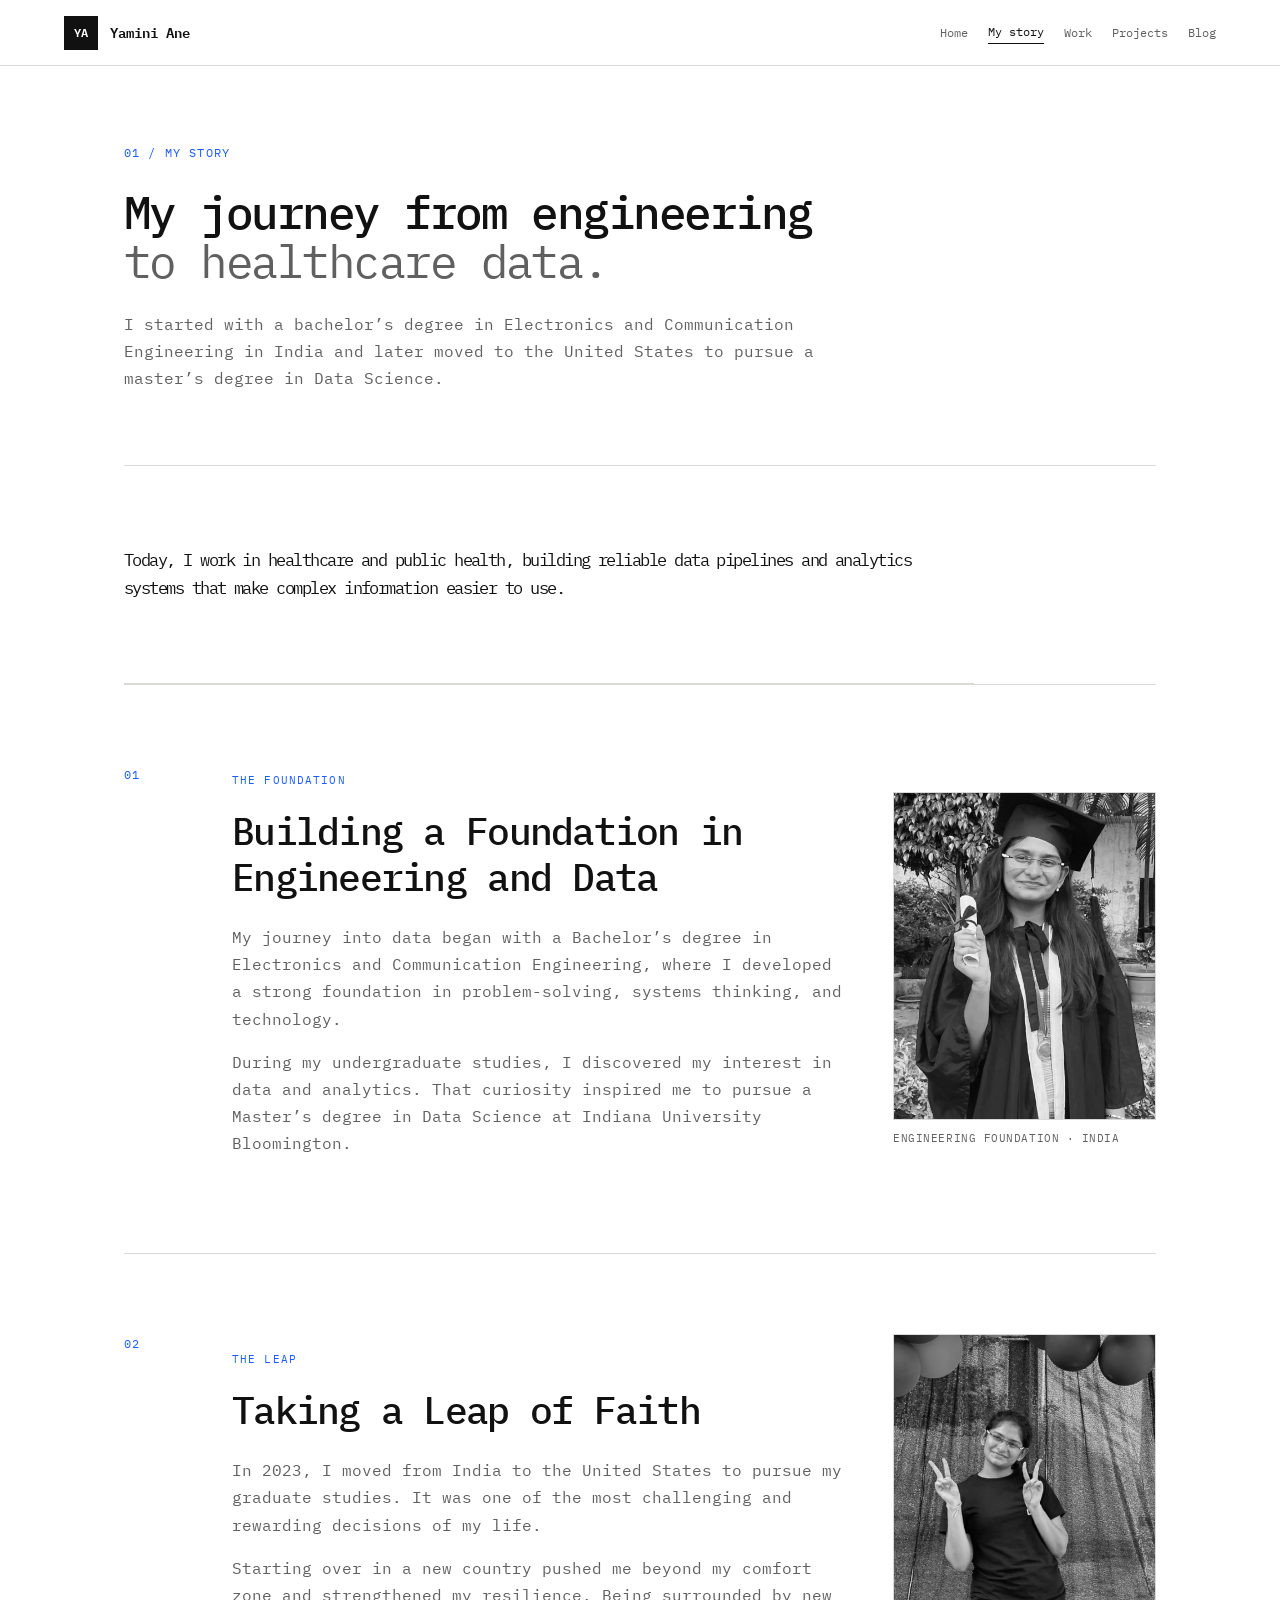
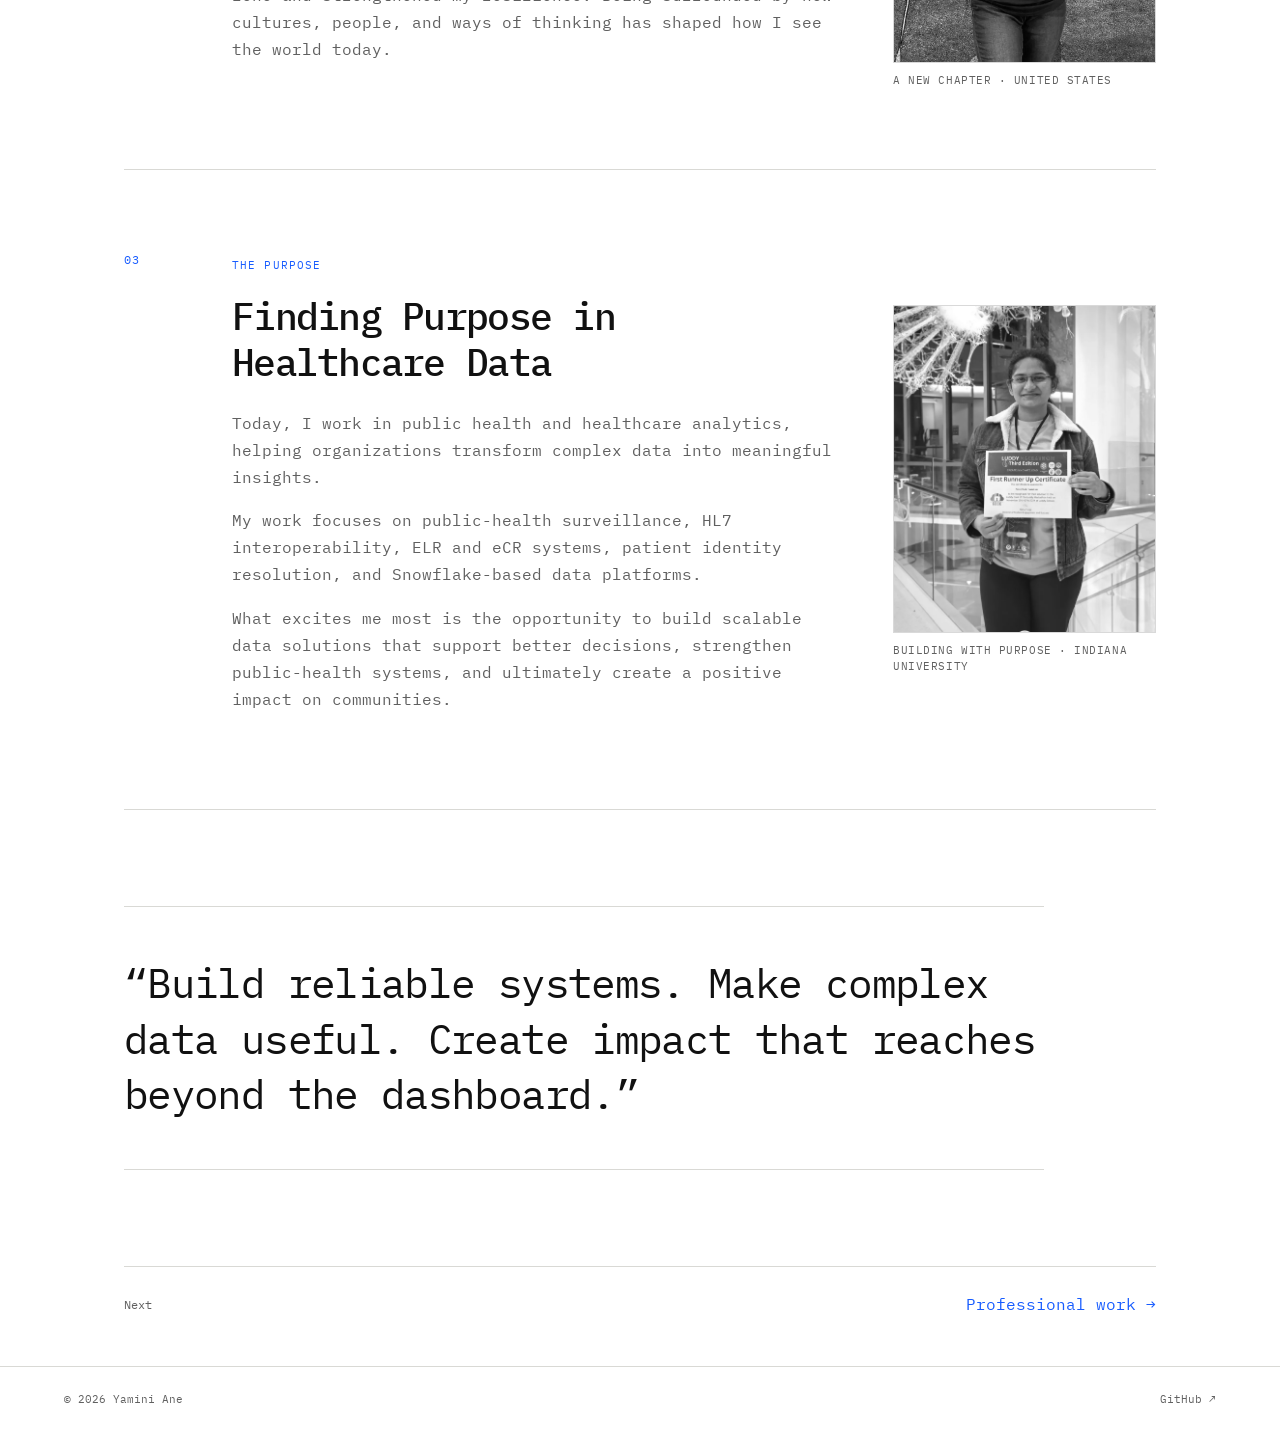
==== commit 92293f4b: "Simplify My Story introduction" ====
--- a/about.html
+++ b/about.html
@@ -1 +1 @@
-<!doctype html><html lang="en"><head><meta charset="UTF-8"><meta name="viewport" content="width=device-width,initial-scale=1"><meta name="description" content="The story of Yamini Ane—from engineering in India to healthcare data in the United States."><title>My Story | Yamini Ane</title><link href="https://fonts.googleapis.com/css2?family=IBM+Plex+Mono:wght@400;500;600&display=swap" rel="stylesheet"><link rel="stylesheet" href="styles.css"><link rel="stylesheet" href="multipage.css"><script src="script.js" defer></script></head><body data-page="about"><a class="skip-link" href="#main">Skip to content</a><header class="site-header"><a class="brand" href="index.html"><span class="brand-mark">YA</span><span>Yamini Ane</span></a><button class="menu-button" type="button" aria-expanded="false" aria-controls="site-nav">Menu</button><nav id="site-nav"><a data-nav="home" href="index.html">Home</a><a data-nav="about" href="about.html">My story</a><a data-nav="work" href="work.html">Work</a><a data-nav="projects" href="projects.html">Projects</a><a data-nav="blog" href="blog.html">Blog</a></nav></header><main id="main" class="page"><header class="page-hero reveal"><span>01 / My story</span><h1>From engineering foundations<br><em>to healthcare data.</em></h1><p>A journey shaped by curiosity, a leap across continents, and a growing belief that reliable data can strengthen the systems people depend on.</p></header><section class="story-intro reveal"><p>My path into data was not a straight line. It began with engineering, expanded through graduate study, and found its purpose in healthcare and public health.</p></section><section class="story-chapters"><article class="story-chapter reveal"><div class="chapter-no">01</div><div class="chapter-copy"><span>THE FOUNDATION</span><h2>Building a Foundation in Engineering and Data</h2><p>My journey into data began with a Bachelor’s degree in Electronics and Communication Engineering, where I developed a strong foundation in problem-solving, systems thinking, and technology.</p><p>During my undergraduate studies, I discovered my interest in data and analytics. That curiosity inspired me to pursue a Master’s degree in Data Science at Indiana University Bloomington.</p></div><figure class="chapter-photo"><img src="assets/story-foundation.webp" alt="Yamini celebrating her undergraduate graduation in engineering" loading="lazy"><figcaption>Engineering foundation · India</figcaption></figure></article><article class="story-chapter reveal"><div class="chapter-no">02</div><div class="chapter-copy"><span>THE LEAP</span><h2>Taking a Leap of Faith</h2><p>In 2023, I moved from India to the United States to pursue my graduate studies. It was one of the most challenging and rewarding decisions of my life.</p><p>Starting over in a new country pushed me beyond my comfort zone and strengthened my resilience. Being surrounded by new cultures, people, and ways of thinking has shaped how I see the world today.</p></div><figure class="chapter-photo"><img src="assets/story-leap.webp" alt="Yamini during her graduate-school journey after moving to the United States" loading="lazy"><figcaption>A new chapter · United States</figcaption></figure></article><article class="story-chapter reveal"><div class="chapter-no">03</div><div class="chapter-copy"><span>THE PURPOSE</span><h2>Finding Purpose in Healthcare Data</h2><p>Today, I work in public health and healthcare analytics, helping organizations transform complex data into meaningful insights.</p><p>My work focuses on public-health surveillance, HL7 interoperability, ELR and eCR systems, patient identity resolution, and Snowflake-based data platforms.</p><p>What excites me most is the opportunity to build scalable data solutions that support better decisions, strengthen public-health systems, and ultimately create a positive impact on communities.</p></div><figure class="chapter-photo"><img src="assets/story-purpose.webp" alt="Yamini holding a first runner-up certificate at the Luddy Hackathon" loading="lazy"><figcaption>Building with purpose · Indiana University</figcaption></figure></article></section><blockquote class="story-quote reveal">“Build reliable systems. Make complex data useful. Create impact that reaches beyond the dashboard.”</blockquote><nav class="next-page"><span>Next</span><a href="work.html">Professional work →</a></nav></main><footer><span>© <span data-year></span> Yamini Ane</span><a href="https://github.com/YaminiAne">GitHub ↗</a></footer></body></html>
+<!doctype html><html lang="en"><head><meta charset="UTF-8"><meta name="viewport" content="width=device-width,initial-scale=1"><meta name="description" content="The story of Yamini Ane—from engineering in India to healthcare data in the United States."><title>My Story | Yamini Ane</title><link href="https://fonts.googleapis.com/css2?family=IBM+Plex+Mono:wght@400;500;600&display=swap" rel="stylesheet"><link rel="stylesheet" href="styles.css"><link rel="stylesheet" href="multipage.css"><script src="script.js" defer></script></head><body data-page="about"><a class="skip-link" href="#main">Skip to content</a><header class="site-header"><a class="brand" href="index.html"><span class="brand-mark">YA</span><span>Yamini Ane</span></a><button class="menu-button" type="button" aria-expanded="false" aria-controls="site-nav">Menu</button><nav id="site-nav"><a data-nav="home" href="index.html">Home</a><a data-nav="about" href="about.html">My story</a><a data-nav="work" href="work.html">Work</a><a data-nav="projects" href="projects.html">Projects</a><a data-nav="blog" href="blog.html">Blog</a></nav></header><main id="main" class="page"><header class="page-hero reveal"><span>01 / My story</span><h1>My journey from engineering<br><em>to healthcare data.</em></h1><p>I started with a bachelor’s degree in Electronics and Communication Engineering in India and later moved to the United States to pursue a master’s degree in Data Science.</p></header><section class="story-intro reveal"><p>Today, I work in healthcare and public health, building reliable data pipelines and analytics systems that make complex information easier to use.</p></section><section class="story-chapters"><article class="story-chapter reveal"><div class="chapter-no">01</div><div class="chapter-copy"><span>THE FOUNDATION</span><h2>Building a Foundation in Engineering and Data</h2><p>My journey into data began with a Bachelor’s degree in Electronics and Communication Engineering, where I developed a strong foundation in problem-solving, systems thinking, and technology.</p><p>During my undergraduate studies, I discovered my interest in data and analytics. That curiosity inspired me to pursue a Master’s degree in Data Science at Indiana University Bloomington.</p></div><figure class="chapter-photo"><img src="assets/story-foundation.webp" alt="Yamini celebrating her undergraduate graduation in engineering" loading="lazy"><figcaption>Engineering foundation · India</figcaption></figure></article><article class="story-chapter reveal"><div class="chapter-no">02</div><div class="chapter-copy"><span>THE LEAP</span><h2>Taking a Leap of Faith</h2><p>In 2023, I moved from India to the United States to pursue my graduate studies. It was one of the most challenging and rewarding decisions of my life.</p><p>Starting over in a new country pushed me beyond my comfort zone and strengthened my resilience. Being surrounded by new cultures, people, and ways of thinking has shaped how I see the world today.</p></div><figure class="chapter-photo"><img src="assets/story-leap.webp" alt="Yamini during her graduate-school journey after moving to the United States" loading="lazy"><figcaption>A new chapter · United States</figcaption></figure></article><article class="story-chapter reveal"><div class="chapter-no">03</div><div class="chapter-copy"><span>THE PURPOSE</span><h2>Finding Purpose in Healthcare Data</h2><p>Today, I work in public health and healthcare analytics, helping organizations transform complex data into meaningful insights.</p><p>My work focuses on public-health surveillance, HL7 interoperability, ELR and eCR systems, patient identity resolution, and Snowflake-based data platforms.</p><p>What excites me most is the opportunity to build scalable data solutions that support better decisions, strengthen public-health systems, and ultimately create a positive impact on communities.</p></div><figure class="chapter-photo"><img src="assets/story-purpose.webp" alt="Yamini holding a first runner-up certificate at the Luddy Hackathon" loading="lazy"><figcaption>Building with purpose · Indiana University</figcaption></figure></article></section><blockquote class="story-quote reveal">“Build reliable systems. Make complex data useful. Create impact that reaches beyond the dashboard.”</blockquote><nav class="next-page"><span>Next</span><a href="work.html">Professional work →</a></nav></main><footer><span>© <span data-year></span> Yamini Ane</span><a href="https://github.com/YaminiAne">GitHub ↗</a></footer></body></html>
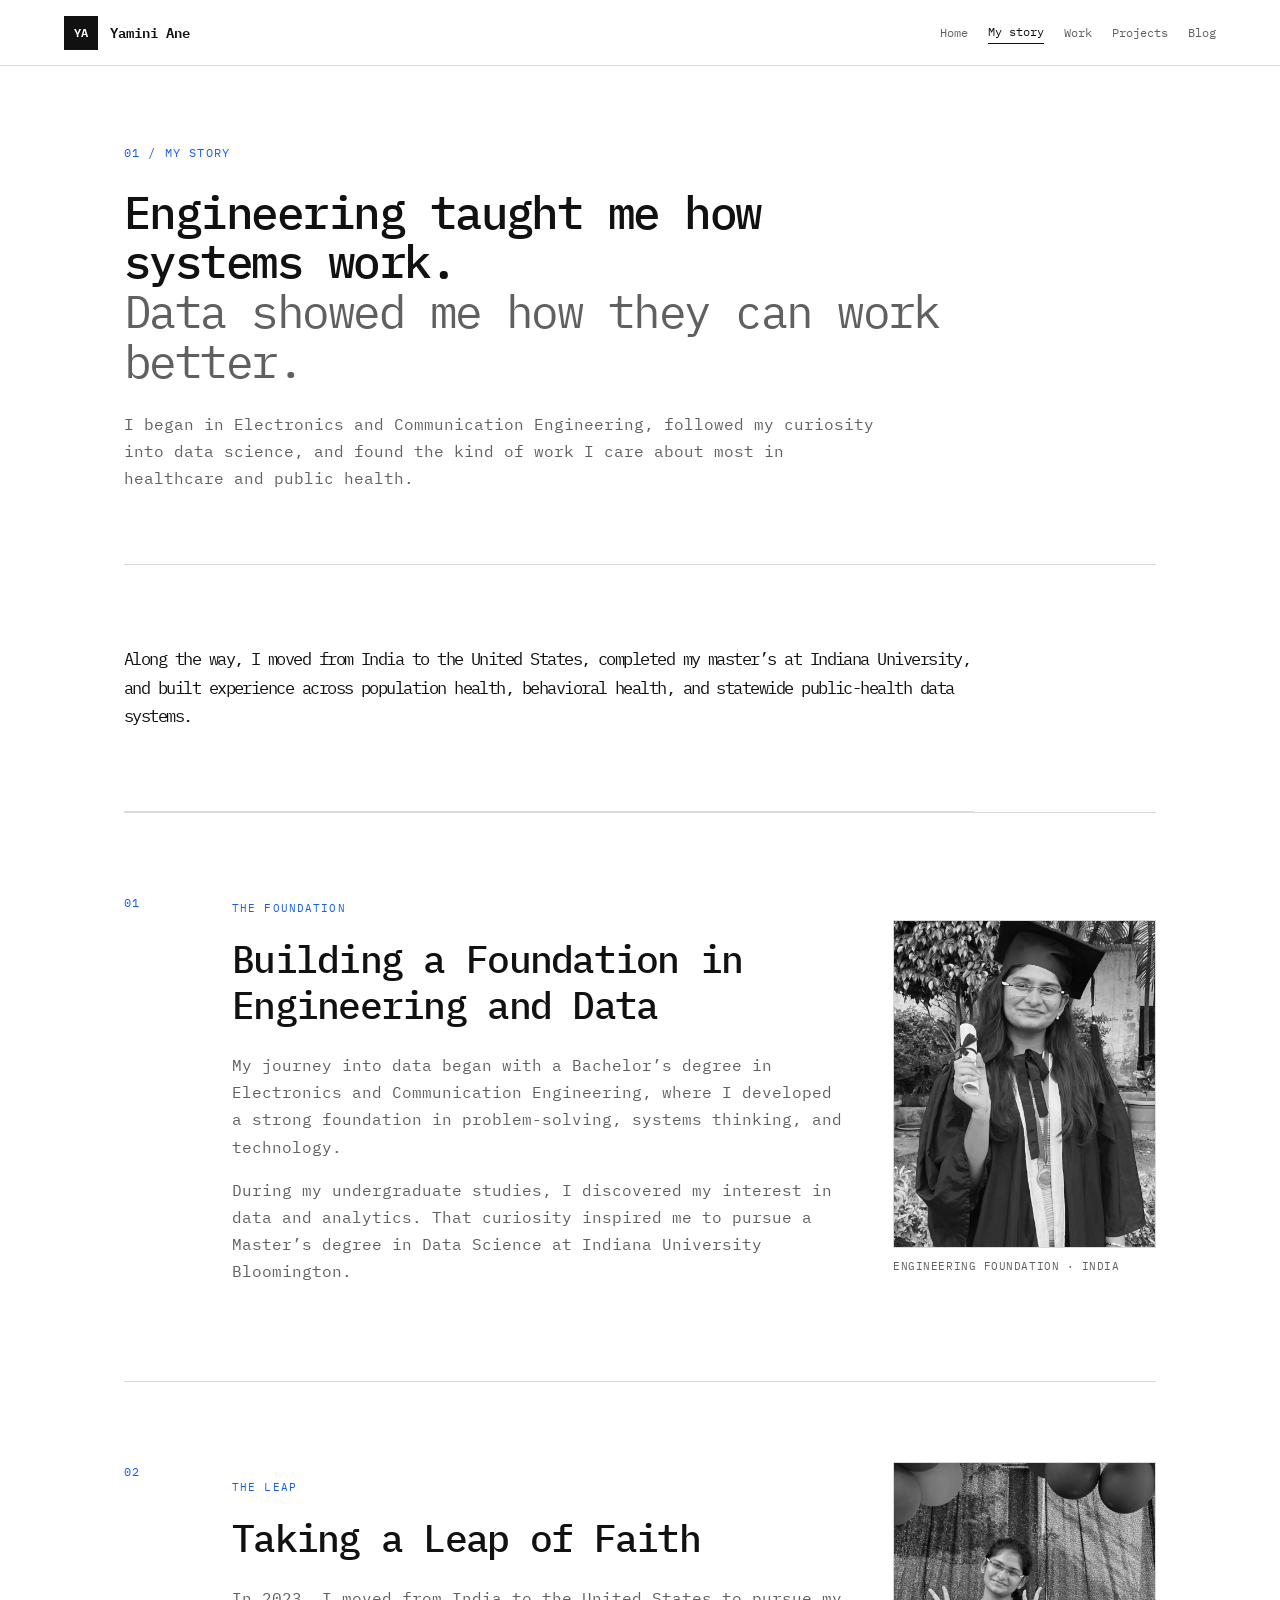
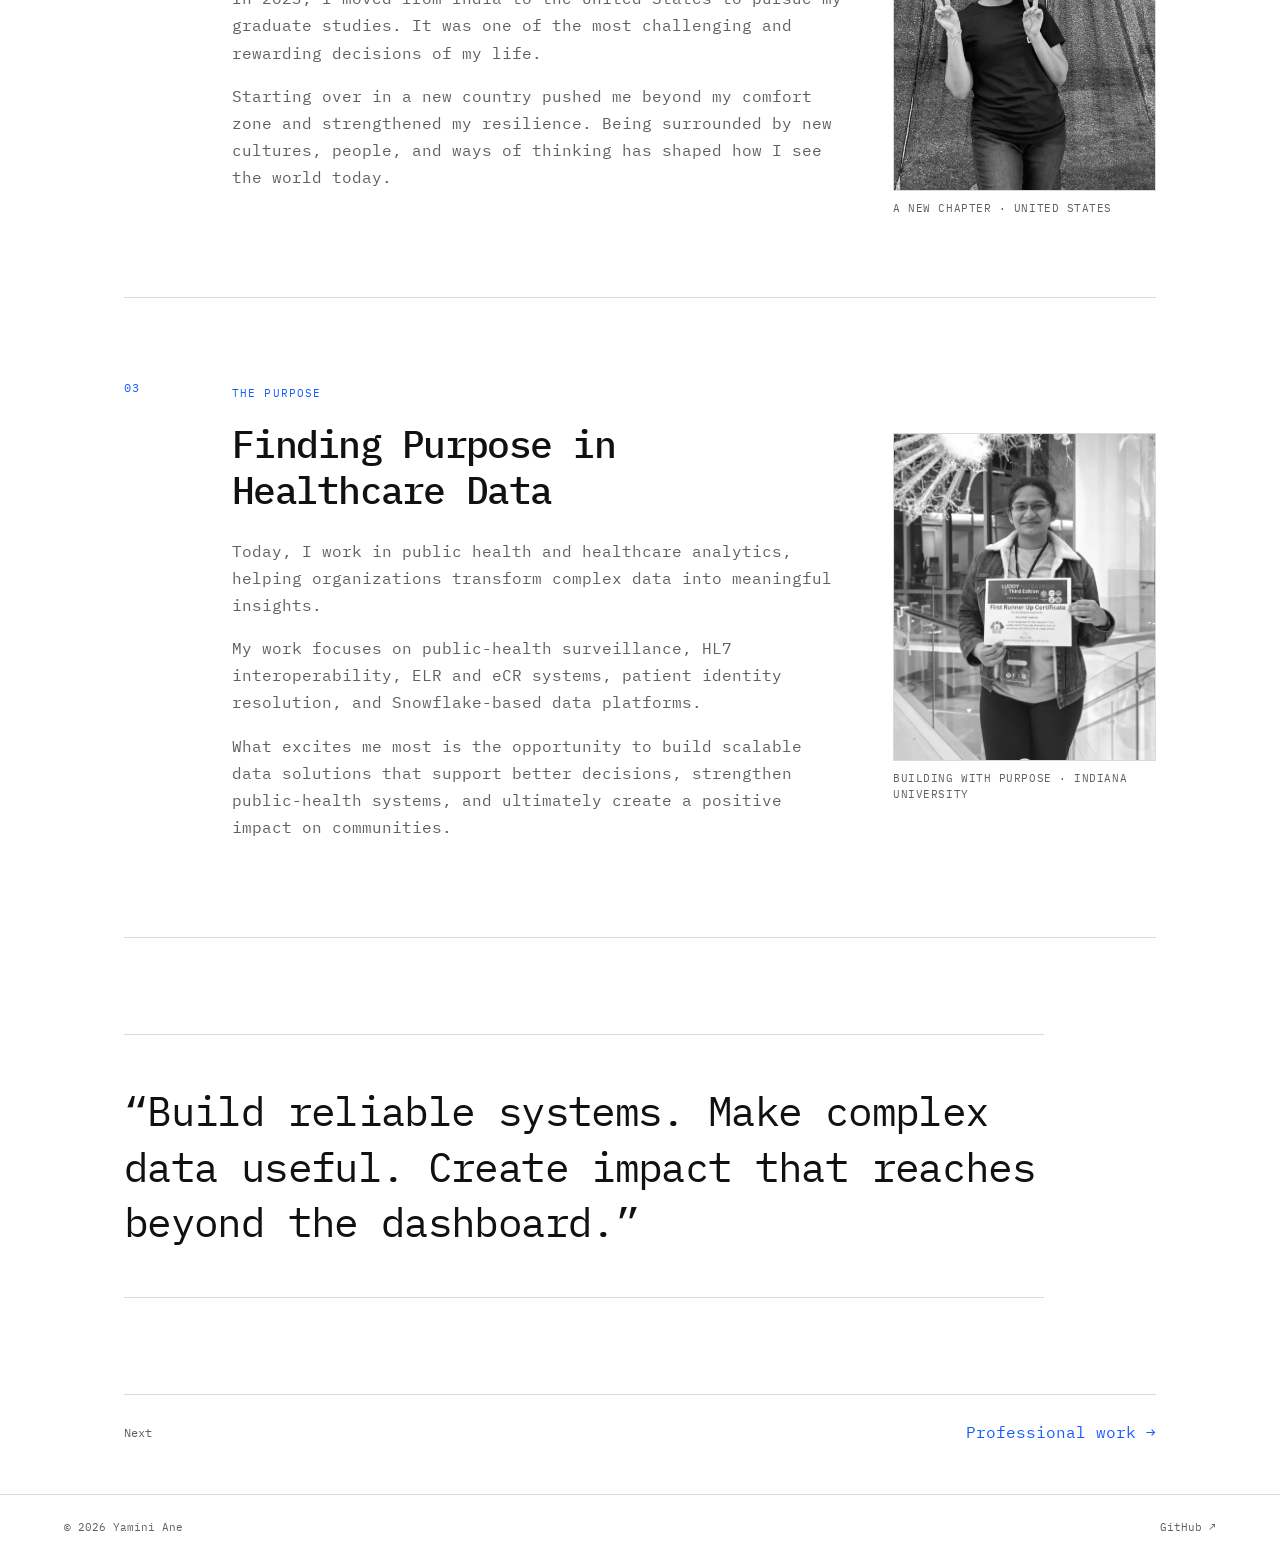
==== commit 0792a964: "Refine My Story introduction" ====
--- a/about.html
+++ b/about.html
@@ -1 +1 @@
-<!doctype html><html lang="en"><head><meta charset="UTF-8"><meta name="viewport" content="width=device-width,initial-scale=1"><meta name="description" content="The story of Yamini Ane—from engineering in India to healthcare data in the United States."><title>My Story | Yamini Ane</title><link href="https://fonts.googleapis.com/css2?family=IBM+Plex+Mono:wght@400;500;600&display=swap" rel="stylesheet"><link rel="stylesheet" href="styles.css"><link rel="stylesheet" href="multipage.css"><script src="script.js" defer></script></head><body data-page="about"><a class="skip-link" href="#main">Skip to content</a><header class="site-header"><a class="brand" href="index.html"><span class="brand-mark">YA</span><span>Yamini Ane</span></a><button class="menu-button" type="button" aria-expanded="false" aria-controls="site-nav">Menu</button><nav id="site-nav"><a data-nav="home" href="index.html">Home</a><a data-nav="about" href="about.html">My story</a><a data-nav="work" href="work.html">Work</a><a data-nav="projects" href="projects.html">Projects</a><a data-nav="blog" href="blog.html">Blog</a></nav></header><main id="main" class="page"><header class="page-hero reveal"><span>01 / My story</span><h1>My journey from engineering<br><em>to healthcare data.</em></h1><p>I started with a bachelor’s degree in Electronics and Communication Engineering in India and later moved to the United States to pursue a master’s degree in Data Science.</p></header><section class="story-intro reveal"><p>Today, I work in healthcare and public health, building reliable data pipelines and analytics systems that make complex information easier to use.</p></section><section class="story-chapters"><article class="story-chapter reveal"><div class="chapter-no">01</div><div class="chapter-copy"><span>THE FOUNDATION</span><h2>Building a Foundation in Engineering and Data</h2><p>My journey into data began with a Bachelor’s degree in Electronics and Communication Engineering, where I developed a strong foundation in problem-solving, systems thinking, and technology.</p><p>During my undergraduate studies, I discovered my interest in data and analytics. That curiosity inspired me to pursue a Master’s degree in Data Science at Indiana University Bloomington.</p></div><figure class="chapter-photo"><img src="assets/story-foundation.webp" alt="Yamini celebrating her undergraduate graduation in engineering" loading="lazy"><figcaption>Engineering foundation · India</figcaption></figure></article><article class="story-chapter reveal"><div class="chapter-no">02</div><div class="chapter-copy"><span>THE LEAP</span><h2>Taking a Leap of Faith</h2><p>In 2023, I moved from India to the United States to pursue my graduate studies. It was one of the most challenging and rewarding decisions of my life.</p><p>Starting over in a new country pushed me beyond my comfort zone and strengthened my resilience. Being surrounded by new cultures, people, and ways of thinking has shaped how I see the world today.</p></div><figure class="chapter-photo"><img src="assets/story-leap.webp" alt="Yamini during her graduate-school journey after moving to the United States" loading="lazy"><figcaption>A new chapter · United States</figcaption></figure></article><article class="story-chapter reveal"><div class="chapter-no">03</div><div class="chapter-copy"><span>THE PURPOSE</span><h2>Finding Purpose in Healthcare Data</h2><p>Today, I work in public health and healthcare analytics, helping organizations transform complex data into meaningful insights.</p><p>My work focuses on public-health surveillance, HL7 interoperability, ELR and eCR systems, patient identity resolution, and Snowflake-based data platforms.</p><p>What excites me most is the opportunity to build scalable data solutions that support better decisions, strengthen public-health systems, and ultimately create a positive impact on communities.</p></div><figure class="chapter-photo"><img src="assets/story-purpose.webp" alt="Yamini holding a first runner-up certificate at the Luddy Hackathon" loading="lazy"><figcaption>Building with purpose · Indiana University</figcaption></figure></article></section><blockquote class="story-quote reveal">“Build reliable systems. Make complex data useful. Create impact that reaches beyond the dashboard.”</blockquote><nav class="next-page"><span>Next</span><a href="work.html">Professional work →</a></nav></main><footer><span>© <span data-year></span> Yamini Ane</span><a href="https://github.com/YaminiAne">GitHub ↗</a></footer></body></html>
+<!doctype html><html lang="en"><head><meta charset="UTF-8"><meta name="viewport" content="width=device-width,initial-scale=1"><meta name="description" content="The story of Yamini Ane—from engineering in India to healthcare data in the United States."><title>My Story | Yamini Ane</title><link href="https://fonts.googleapis.com/css2?family=IBM+Plex+Mono:wght@400;500;600&display=swap" rel="stylesheet"><link rel="stylesheet" href="styles.css"><link rel="stylesheet" href="multipage.css"><script src="script.js" defer></script></head><body data-page="about"><a class="skip-link" href="#main">Skip to content</a><header class="site-header"><a class="brand" href="index.html"><span class="brand-mark">YA</span><span>Yamini Ane</span></a><button class="menu-button" type="button" aria-expanded="false" aria-controls="site-nav">Menu</button><nav id="site-nav"><a data-nav="home" href="index.html">Home</a><a data-nav="about" href="about.html">My story</a><a data-nav="work" href="work.html">Work</a><a data-nav="projects" href="projects.html">Projects</a><a data-nav="blog" href="blog.html">Blog</a></nav></header><main id="main" class="page"><header class="page-hero reveal"><span>01 / My story</span><h1>Engineering taught me how systems work.<br><em>Data showed me how they can work better.</em></h1><p>I began in Electronics and Communication Engineering, followed my curiosity into data science, and found the kind of work I care about most in healthcare and public health.</p></header><section class="story-intro reveal"><p>Along the way, I moved from India to the United States, completed my master’s at Indiana University, and built experience across population health, behavioral health, and statewide public-health data systems.</p></section><section class="story-chapters"><article class="story-chapter reveal"><div class="chapter-no">01</div><div class="chapter-copy"><span>THE FOUNDATION</span><h2>Building a Foundation in Engineering and Data</h2><p>My journey into data began with a Bachelor’s degree in Electronics and Communication Engineering, where I developed a strong foundation in problem-solving, systems thinking, and technology.</p><p>During my undergraduate studies, I discovered my interest in data and analytics. That curiosity inspired me to pursue a Master’s degree in Data Science at Indiana University Bloomington.</p></div><figure class="chapter-photo"><img src="assets/story-foundation.webp" alt="Yamini celebrating her undergraduate graduation in engineering" loading="lazy"><figcaption>Engineering foundation · India</figcaption></figure></article><article class="story-chapter reveal"><div class="chapter-no">02</div><div class="chapter-copy"><span>THE LEAP</span><h2>Taking a Leap of Faith</h2><p>In 2023, I moved from India to the United States to pursue my graduate studies. It was one of the most challenging and rewarding decisions of my life.</p><p>Starting over in a new country pushed me beyond my comfort zone and strengthened my resilience. Being surrounded by new cultures, people, and ways of thinking has shaped how I see the world today.</p></div><figure class="chapter-photo"><img src="assets/story-leap.webp" alt="Yamini during her graduate-school journey after moving to the United States" loading="lazy"><figcaption>A new chapter · United States</figcaption></figure></article><article class="story-chapter reveal"><div class="chapter-no">03</div><div class="chapter-copy"><span>THE PURPOSE</span><h2>Finding Purpose in Healthcare Data</h2><p>Today, I work in public health and healthcare analytics, helping organizations transform complex data into meaningful insights.</p><p>My work focuses on public-health surveillance, HL7 interoperability, ELR and eCR systems, patient identity resolution, and Snowflake-based data platforms.</p><p>What excites me most is the opportunity to build scalable data solutions that support better decisions, strengthen public-health systems, and ultimately create a positive impact on communities.</p></div><figure class="chapter-photo"><img src="assets/story-purpose.webp" alt="Yamini holding a first runner-up certificate at the Luddy Hackathon" loading="lazy"><figcaption>Building with purpose · Indiana University</figcaption></figure></article></section><blockquote class="story-quote reveal">“Build reliable systems. Make complex data useful. Create impact that reaches beyond the dashboard.”</blockquote><nav class="next-page"><span>Next</span><a href="work.html">Professional work →</a></nav></main><footer><span>© <span data-year></span> Yamini Ane</span><a href="https://github.com/YaminiAne">GitHub ↗</a></footer></body></html>
